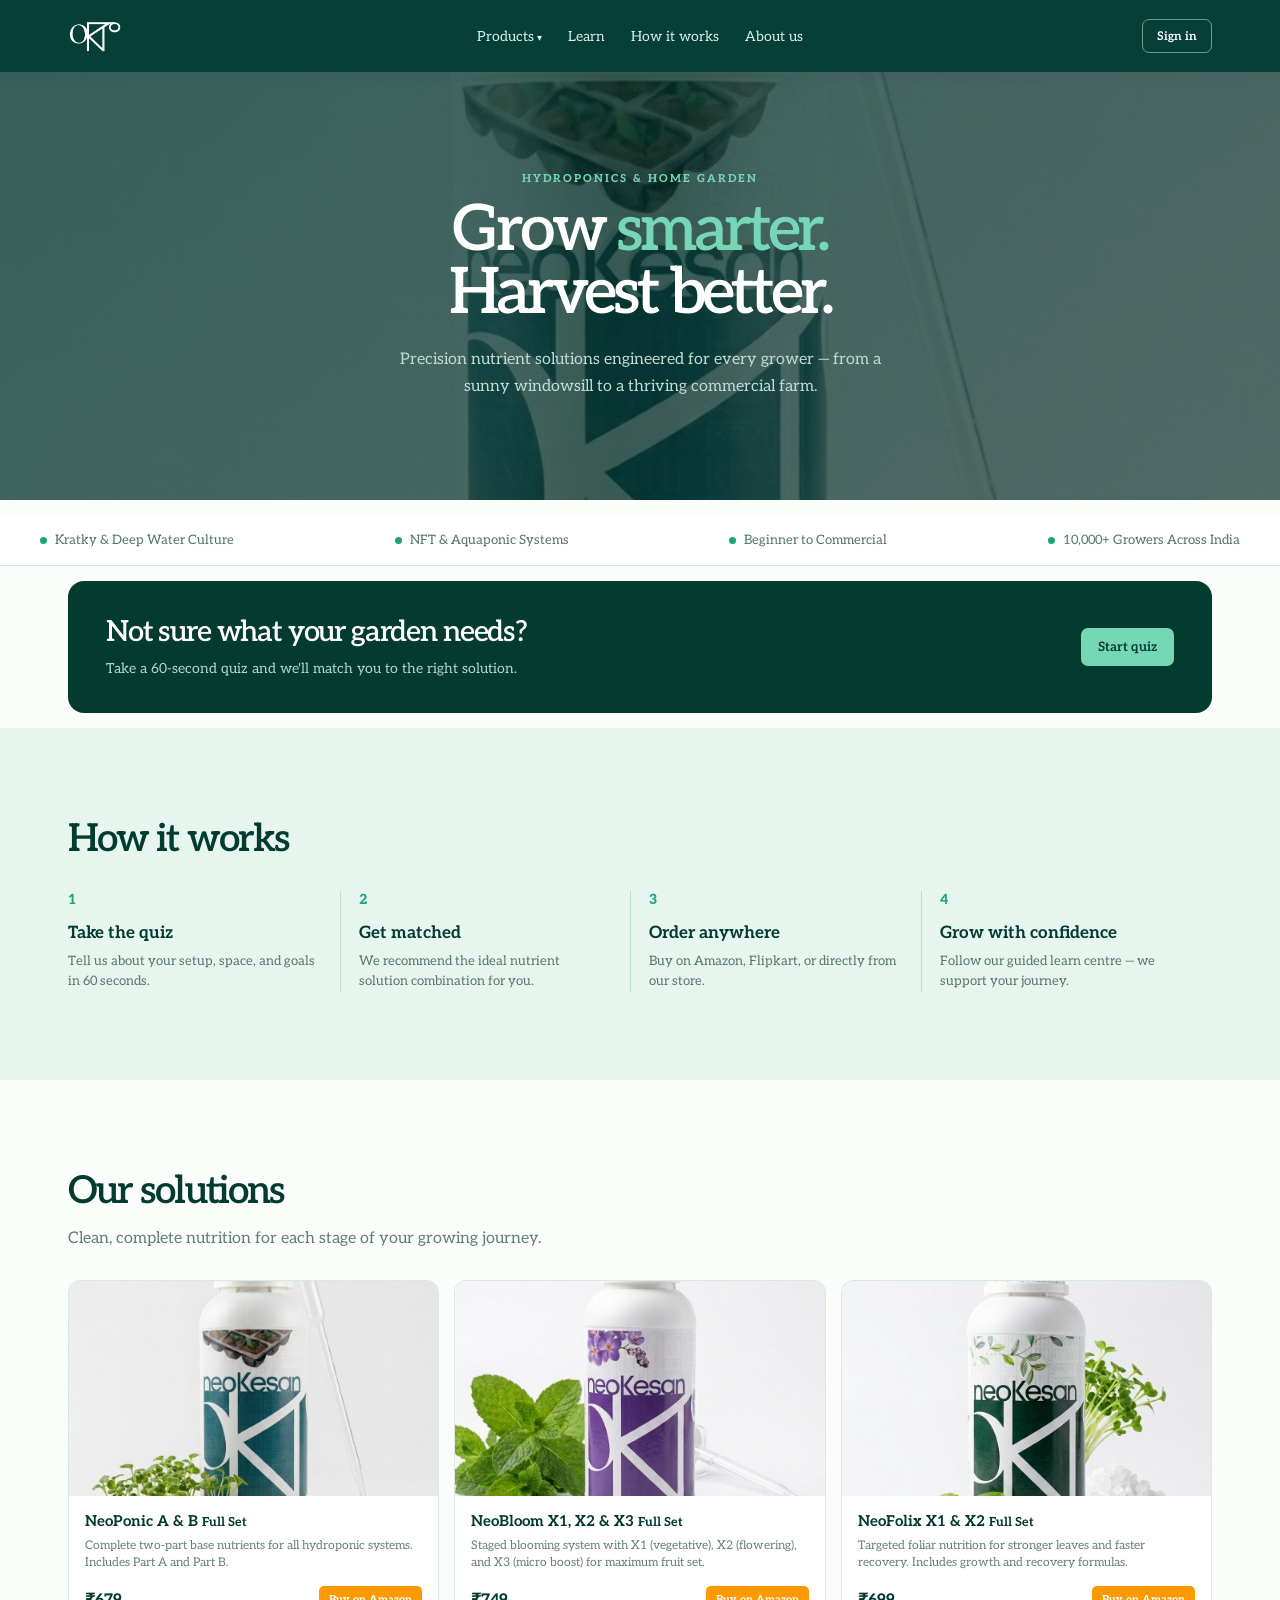
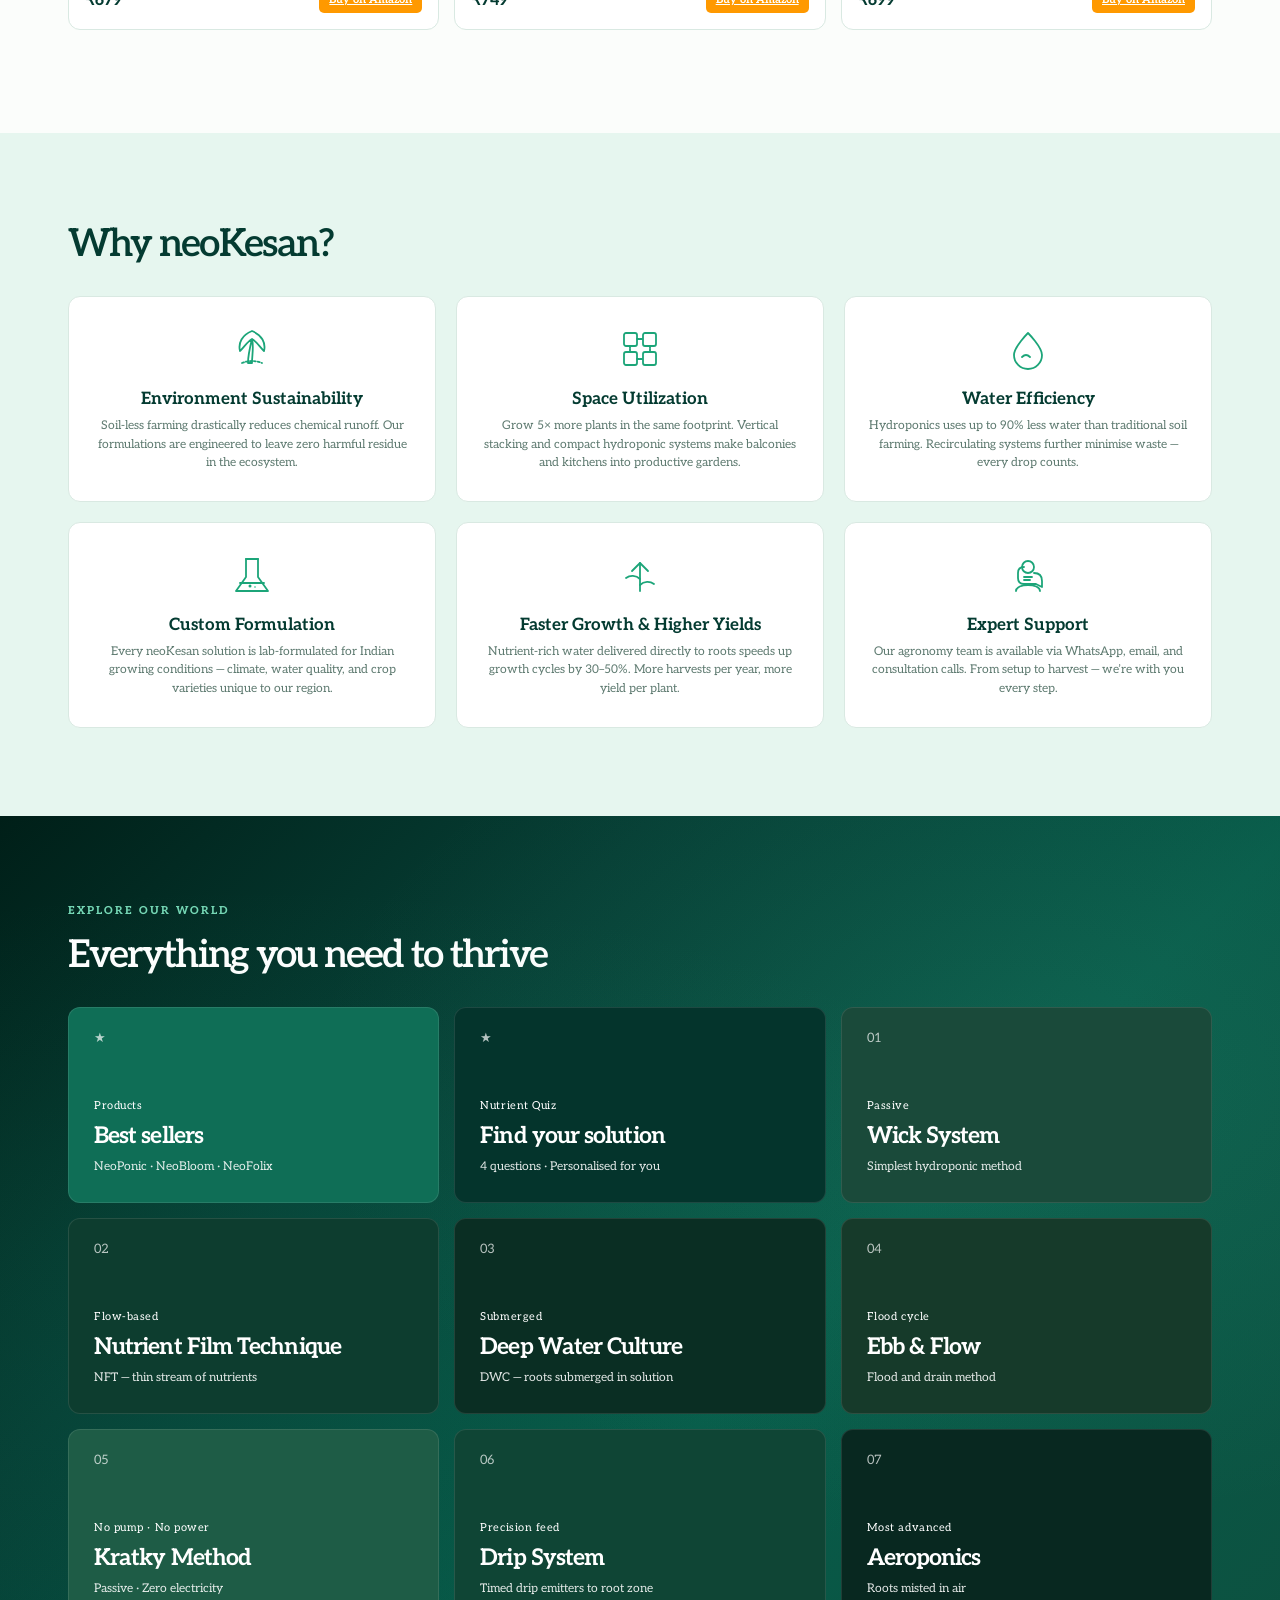
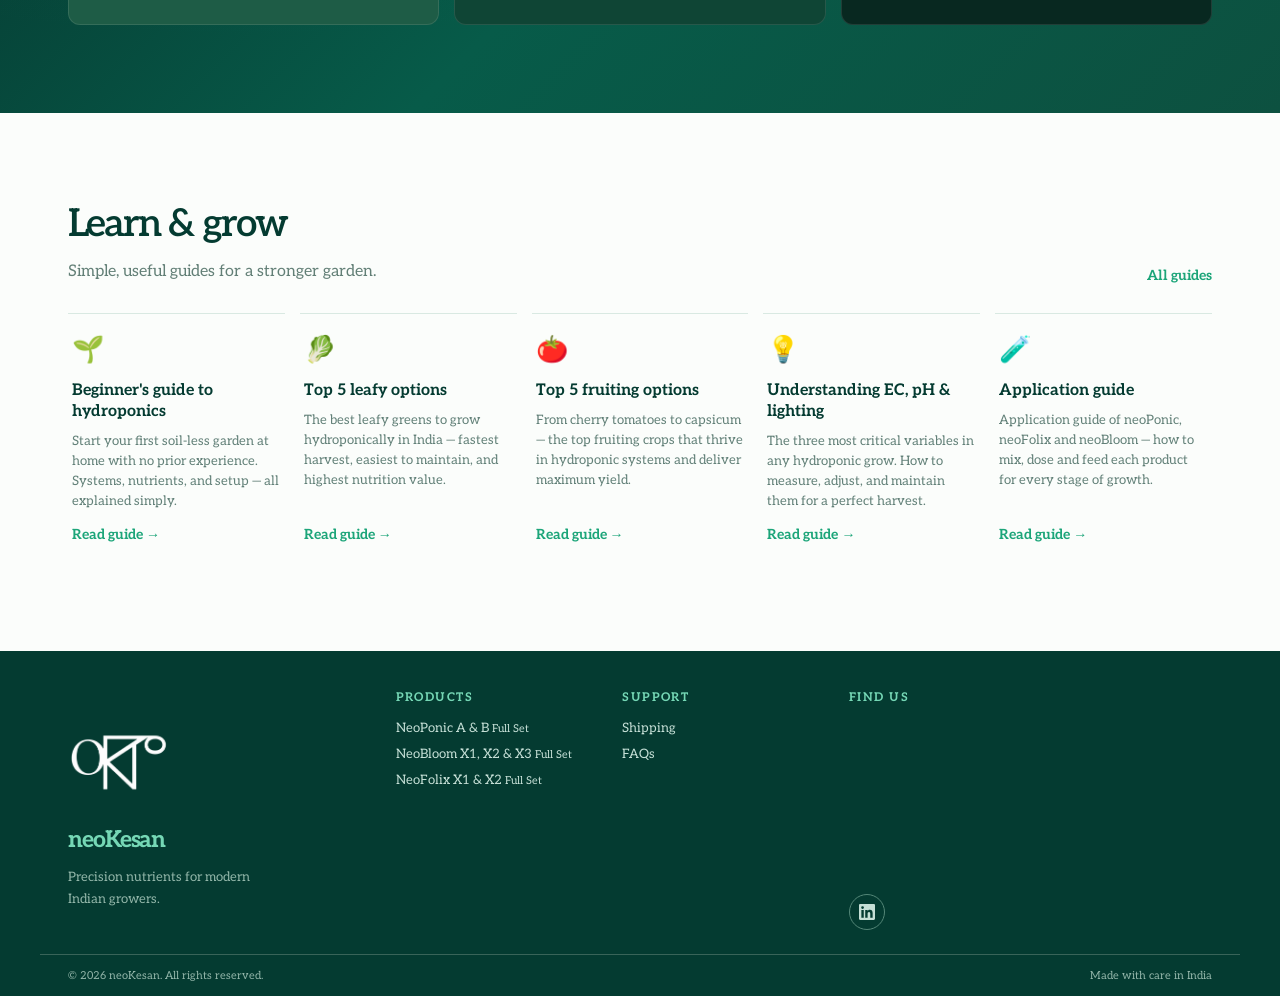
==== index.html @ 606625fd "Fix global sign-out: clear full session from product pages Signing out on a product page now removes" ====
<!doctype html>
<html lang="en">

<head>
  <meta charset="utf-8">
  <meta name="viewport" content="width=device-width, initial-scale=1">
  <meta name="description" content="neoKesan — precision nutrients for modern growers.">
  <title>neoKesan — Grow smarter</title>
  <link rel="icon" type="image/png" href="assets/logo.png">
  <link rel="stylesheet" href="styles.css?v=20260809c">
</head>

<body>
  <div data-site-header></div>
  <main id="top">
    <section class="hero" style="position:relative;display:flex;align-items:center;justify-content:center;text-align:center;">
      <div class="hero-visual" style="position:absolute;inset:0;border-radius:0;z-index:0;" aria-label="neoKesan product video">
        <video autoplay muted loop playsinline webkit-playsinline poster="assets/neoponic.jpeg" id="heroVideo" style="position:absolute;inset:0;width:100%;height:100%;object-fit:cover;">
          <source src="assets/neokesan_cover.mp4" type="video/mp4">
        </video>
      </div>
      <div style="position:absolute;inset:0;background:rgba(4,52,44,.55);z-index:1;"></div>
      <div class="hero-copy" style="position:relative;z-index:2;padding:100px 25px;text-align:center;align-items:center;">
        <div class="eyebrow">Hydroponics &amp; home garden</div>
        <h1 style="margin:0 auto;max-width:700px;">Grow <em>smarter.</em><br>Harvest better.</h1>
        <p style="margin:22px auto 0;max-width:520px;">Precision nutrient solutions engineered for every grower — from a sunny windowsill to a thriving commercial farm.</p>
      </div>
    </section>
    <section class="trust">
      <div class="shell trust-row"><span>Kratky & Deep Water Culture</span><span>NFT & Aquaponic Systems</span><span>Beginner to Commercial</span><span>10,000+ Growers Across India</span></div>
    </section>
    <section class="section" id="products">
      <div class="shell">
        <div class="section-heading">
          <div>
            <h2 class="section-title">Our solutions</h2>
            <p class="intro">Clean, complete nutrition for each stage of your growing journey.</p>
          </div><a href="#products" class="text-link" style="display:none">View all products </a>
        </div>
        <div class="product-grid">
          <article class="product">
            <div class="product-image product-carousel">
              <span class="badge">Hydroponic</span>
              <div class="carousel-slides">
                <img src="assets/neoponic.jpeg" alt="NeoPonic A &amp; B" class="carousel-slide active" loading="lazy">
                <img src="assets/neoponic-group.jpeg" alt="NeoPonic set" class="carousel-slide" loading="lazy">
                <img src="assets/neoponic-a.jpeg" alt="NeoPonic Part A" class="carousel-slide" loading="lazy">
                <img src="assets/neoponic-b.jpeg" alt="NeoPonic Part B" class="carousel-slide" loading="lazy">
              </div>
              <button class="carousel-prev">&#8249;</button>
              <button class="carousel-next">&#8250;</button>
            </div>
            <div class="product-info">
              <h3>NeoPonic A &amp; B <small>Full Set</small></h3>
              <p>Complete two-part base nutrients for all hydroponic systems. Includes Part A and Part B.</p>
              <div class="product-bottom"><b class="price" data-price-key="ponic">&#8377;679</b><a href="https://www.amazon.in/dp/B0HBX6WPTL" target="_blank" rel="noopener" class="add buy-now">Buy on Amazon</a></div>
            </div>
          </article>
          <article class="product">
            <div class="product-image product-carousel violet">
              <span class="badge">Blooming</span>
              <div class="carousel-slides">
                <img src="assets/neobloom.jpeg" alt="NeoBloom" class="carousel-slide active" loading="lazy">
                <img src="assets/neobloom-group.jpeg" alt="NeoBloom set" class="carousel-slide" loading="lazy">
                <img src="assets/neobloom-x1.jpeg" alt="NeoBloom X1" class="carousel-slide" loading="lazy">
                <img src="assets/neobloom-x2.jpeg" alt="NeoBloom X2" class="carousel-slide" loading="lazy">
                <img src="assets/neobloom-x3.jpeg" alt="NeoBloom X3" class="carousel-slide" loading="lazy">
              </div>
              <button class="carousel-prev">&#8249;</button>
              <button class="carousel-next">&#8250;</button>
            </div>
            <div class="product-info">
              <h3>NeoBloom X1, X2 &amp; X3 <small>Full Set</small></h3>
              <p>Staged blooming system with X1 (vegetative), X2 (flowering), and X3 (micro boost) for maximum fruit set.</p>
              <div class="product-bottom"><b class="price" data-price-key="bloom">&#8377;749</b><a href="https://www.amazon.in/dp/B0HBWZ4G26" target="_blank" rel="noopener" class="add buy-now">Buy on Amazon</a></div>
            </div>
          </article>
          <article class="product">
            <div class="product-image product-carousel">
              <span class="badge">Foliar</span>
              <div class="carousel-slides">
                <img src="assets/neofolix.jpeg" alt="NeoFolix X1 &amp; X2" class="carousel-slide active" loading="lazy">
                <img src="assets/neofolix-group.jpeg" alt="NeoFolix set" class="carousel-slide" loading="lazy">
                <img src="assets/neofolix-x1.jpeg" alt="NeoFolix X1" class="carousel-slide" loading="lazy">
                <img src="assets/neofolix-x2.jpeg" alt="NeoFolix X2" class="carousel-slide" loading="lazy">
              </div>
              <button class="carousel-prev">&#8249;</button>
              <button class="carousel-next">&#8250;</button>
            </div>
            <div class="product-info">
              <h3>NeoFolix X1 &amp; X2 <small>Full Set</small></h3>
              <p>Targeted foliar nutrition for stronger leaves and faster recovery. Includes growth and recovery formulas.</p>
              <div class="product-bottom"><b class="price" data-price-key="folix">&#8377;699</b><a href="https://www.amazon.in/dp/B0HBXB8TQ9" target="_blank" rel="noopener" class="add buy-now">Buy on Amazon</a></div>
            </div>
          </article>
        </div>
      </div>
    </section>
    <section class="shell">
      <div class="quiz">
        <div>
          <h2>Not sure what your garden needs?</h2>
          <p>Take a 60-second quiz and we'll match you to the right solution.</p>
        </div>
        <button class="button primary quiz-trigger">Start quiz </button>
      </div>
    </section>
    <section class="section how" id="how">
      <div class="shell">
        <div class="section-heading">
          <h2 class="section-title">How it works</h2>
        </div>
        <div class="steps">
          <article class="step">
            <div class="step-no">1</div>
            <h3>Take the quiz</h3>
            <p>Tell us about your setup, space, and goals in 60 seconds.</p>
          </article>
          <article class="step">
            <div class="step-no">2</div>
            <h3>Get matched</h3>
            <p>We recommend the ideal nutrient solution combination for you.</p>
          </article>
          <article class="step">
            <div class="step-no">3</div>
            <h3>Order anywhere</h3>
            <p>Buy on Amazon, Flipkart, or directly from our store.</p>
          </article>
          <article class="step">
            <div class="step-no">4</div>
            <h3>Grow with confidence</h3>
            <p>Follow our guided learn centre — we support your journey.</p>
          </article>
        </div>
      </div>
    </section>
  </main>
  <main>
    <section class="section why-section" id="why">
      <div class="shell">
        <div class="section-heading">
          <h2 class="section-title">Why neoKesan?</h2>
        </div>
        <div class="why-grid">
          <article class="why-card">
            <div class="why-icon"><svg viewBox="0 0 48 48" fill="none" stroke="currentColor" stroke-width="1.8" stroke-linecap="round" stroke-linejoin="round"><path d="M24 6 C14 10 10 18 12 26 C16 22 20 16 24 14 C22 22 20 30 20 38 L24 38 C24 30 26 22 24 14 C28 16 32 22 36 26 C38 18 34 10 24 6Z"/><path d="M14 38 Q24 34 34 38" stroke-dasharray="2 2"/></svg></div>
            <h4>Environment Sustainability</h4>
            <p>Soil-less farming drastically reduces chemical runoff. Our formulations are engineered to leave zero harmful residue in the ecosystem.</p>
          </article>
          <article class="why-card">
            <div class="why-icon"><svg viewBox="0 0 48 48" fill="none" stroke="currentColor" stroke-width="1.8" stroke-linecap="round" stroke-linejoin="round"><rect x="8" y="8" width="13" height="13" rx="2"/><rect x="27" y="8" width="13" height="13" rx="2"/><rect x="8" y="27" width="13" height="13" rx="2"/><rect x="27" y="27" width="13" height="13" rx="2"/><line x1="14" y1="21" x2="14" y2="27" stroke-dasharray="2 1"/><line x1="34" y1="21" x2="34" y2="27" stroke-dasharray="2 1"/><line x1="21" y1="14" x2="27" y2="14" stroke-dasharray="2 1"/><line x1="21" y1="34" x2="27" y2="34" stroke-dasharray="2 1"/></svg></div>
            <h4>Space Utilization</h4>
            <p>Grow 5&times; more plants in the same footprint. Vertical stacking and compact hydroponic systems make balconies and kitchens into productive gardens.</p>
          </article>
          <article class="why-card">
            <div class="why-icon"><svg viewBox="0 0 48 48" fill="none" stroke="currentColor" stroke-width="1.8" stroke-linecap="round" stroke-linejoin="round"><path d="M24 8 C24 8 10 22 10 30 A14 14 0 0 0 38 30 C38 22 24 8 24 8Z"/><path d="M18 32 Q22 28 26 32"/></svg></div>
            <h4>Water Efficiency</h4>
            <p>Hydroponics uses up to 90% less water than traditional soil farming. Recirculating systems further minimise waste &mdash; every drop counts.</p>
          </article>
          <article class="why-card">
            <div class="why-icon"><svg viewBox="0 0 48 48" fill="none" stroke="currentColor" stroke-width="1.8" stroke-linecap="round" stroke-linejoin="round"><path d="M18 8 L18 26 L8 40 L40 40 L30 26 L30 8 Z"/><line x1="18" y1="8" x2="30" y2="8"/><line x1="12" y1="32" x2="36" y2="32"/><circle cx="22" cy="35" r="1.5" fill="#1ca579" stroke="none"/><circle cx="27" cy="36" r="1" fill="#75d7b5" stroke="none"/></svg></div>
            <h4>Custom Formulation</h4>
            <p>Every neoKesan solution is lab-formulated for Indian growing conditions &mdash; climate, water quality, and crop varieties unique to our region.</p>
          </article>
          <article class="why-card">
            <div class="why-icon"><svg viewBox="0 0 48 48" fill="none" stroke="currentColor" stroke-width="1.8" stroke-linecap="round" stroke-linejoin="round"><line x1="24" y1="40" x2="24" y2="12"/><polyline points="16,20 24,12 32,20"/><path d="M24 28 C20 24 14 24 10 27"/><path d="M24 34 C28 30 34 30 38 33"/></svg></div>
            <h4>Faster Growth &amp; Higher Yields</h4>
            <p>Nutrient-rich water delivered directly to roots speeds up growth cycles by 30&ndash;50%. More harvests per year, more yield per plant.</p>
          </article>
          <article class="why-card">
            <div class="why-icon"><svg viewBox="0 0 48 48" fill="none" stroke="currentColor" stroke-width="1.8" stroke-linecap="round" stroke-linejoin="round"><circle cx="24" cy="16" r="6"/><path d="M12 40 C12 32 36 32 36 40"/><path d="M30 22 Q38 22 38 30 L38 36 L32 33 H20 Q14 33 14 27 V22 Q14 16 20 16"/><line x1="20" y1="26" x2="28" y2="26"/><line x1="20" y1="29" x2="26" y2="29"/></svg></div>
            <h4>Expert Support</h4>
            <p>Our agronomy team is available via WhatsApp, email, and consultation calls. From setup to harvest &mdash; we&rsquo;re with you every step.</p>
          </article>
        </div>
      </div>
    </section>
    <section class="section explore-wrap">
      <div class="shell">
        <div class="section-heading">
          <div>
            <div class="eyebrow" style="color:var(--mint)">Explore our world</div>
            <h2 class="section-title" style="color:#fff">Everything you need to thrive</h2>
          </div>
        </div>
        <div class="explore-grid">
          <article class="story">
            <div class="story-inner">
              <div class="story-face story-front" style="background:#0F6E56;backdrop-filter:none;-webkit-backdrop-filter:none;"><span class="number">★</span><span class="tag">Products</span><h3>Best sellers</h3><p>NeoPonic · NeoBloom · NeoFolix</p></div>
              <div class="story-face story-back" style="background:#063f35!important;backdrop-filter:none;-webkit-backdrop-filter:none;"><span class="tag">Top picks</span><h3>Grower favourites</h3><p>NeoPonic A+B is our most popular base nutrient. NeoBloom X1 is the go-to for first-time flower growers. NeoFolix X2 leads in leafy green sales.</p><span class="story-source">Shop the full range on Amazon &amp; Flipkart.</span></div>
            </div>
          </article>
          <article class="story">
            <div class="story-inner">
              <div class="story-face story-front" style="background:#04342C;backdrop-filter:none;-webkit-backdrop-filter:none;"><span class="number">★</span><span class="tag">Nutrient Quiz</span><h3>Find your solution</h3><p>4 questions &middot; Personalised for you</p></div>
              <div class="story-face story-back" style="background:#063f35!important;backdrop-filter:none;-webkit-backdrop-filter:none;"><span class="tag">Personalised for you</span><h3>Take the quiz</h3><p>Answer 4 quick questions. Get a personalised nutrient recommendation matched to your plants, system and goals.</p><button class="quiz-trigger" style="margin-top:12px;padding:8px 18px;background:#5DCAA5;color:#04342C;border:none;border-radius:6px;font-size:11px;font-weight:600;cursor:pointer;">Start quiz &rarr;</button></div>
            </div>
          </article>
          <article class="story">
            <div class="story-inner">
              <div class="story-face story-front" style="background:#1A4A3A;backdrop-filter:none;-webkit-backdrop-filter:none;"><span class="number">01</span><span class="tag">Passive</span><h3>Wick System</h3><p>Simplest hydroponic method</p></div>
              <div class="story-face story-back" style="background:#063f35!important;backdrop-filter:none;-webkit-backdrop-filter:none;"><span class="tag">How it works</span><h3>No moving parts</h3><p>A passive method where an absorbent wick (cotton/nylon) draws nutrient solution from a reservoir up to the roots — no electricity needed.</p><span class="story-source">Best for: Herbs, microgreens, small lettuces</span></div>
            </div>
          </article>
          <article class="story">
            <div class="story-inner">
              <div class="story-face story-front" style="background:#0D3D2F;backdrop-filter:none;-webkit-backdrop-filter:none;"><span class="number">02</span><span class="tag">Flow-based</span><h3>Nutrient Film Technique</h3><p>NFT &mdash; thin stream of nutrients</p></div>
              <div class="story-face story-back" style="background:#063f35!important;backdrop-filter:none;-webkit-backdrop-filter:none;"><span class="tag">How it works</span><h3>Thin film, big yields</h3><p>A thin film of nutrient solution flows continuously along the bottom of sloped channels, bathing roots while the upper root zone stays oxygenated. Highly water-efficient and the standard for commercial leafy greens.</p><span class="story-source">Best for: Lettuce, spinach, strawberries</span></div>
            </div>
          </article>
          <article class="story">
            <div class="story-inner">
              <div class="story-face story-front" style="background:#0A2E23;backdrop-filter:none;-webkit-backdrop-filter:none;"><span class="number">03</span><span class="tag">Submerged</span><h3>Deep Water Culture</h3><p>DWC &mdash; roots submerged in solution</p></div>
              <div class="story-face story-back" style="background:#063f35!important;backdrop-filter:none;-webkit-backdrop-filter:none;"><span class="tag">How it works</span><h3>Rapid root uptake</h3><p>Plant roots are suspended directly in an oxygenated, nutrient-rich solution. An air pump keeps the water oxygenated 24/7 for rapid root uptake. Very fast growth with a simple setup.</p><span class="story-source">Best for: Lettuce, basil, cucumbers, tomatoes</span></div>
            </div>
          </article>
          <article class="story">
            <div class="story-inner">
              <div class="story-face story-front" style="background:#163A2A;backdrop-filter:none;-webkit-backdrop-filter:none;"><span class="number">04</span><span class="tag">Flood cycle</span><h3>Ebb &amp; Flow</h3><p>Flood and drain method</p></div>
              <div class="story-face story-back" style="background:#063f35!important;backdrop-filter:none;-webkit-backdrop-filter:none;"><span class="tag">How it works</span><h3>Alternating wet/dry</h3><p>The grow tray is periodically flooded with nutrient solution by a pump, then drains back into the reservoir. Creates alternating wet/dry cycles that encourage strong root development.</p><span class="story-source">Best for: Peppers, flowers, root vegetables</span></div>
            </div>
          </article>
          <article class="story">
            <div class="story-inner">
              <div class="story-face story-front" style="background:#1E5C46;backdrop-filter:none;-webkit-backdrop-filter:none;"><span class="number">05</span><span class="tag">No pump &middot; No power</span><h3>Kratky Method</h3><p>Passive &middot; Zero electricity</p></div>
              <div class="story-face story-back" style="background:#063f35!important;backdrop-filter:none;-webkit-backdrop-filter:none;"><span class="tag">How it works</span><h3>Set-and-forget growing</h3><p>A non-circulating passive method. The plant starts with roots touching solution; as it drinks, an air gap forms above — giving roots both nutrients and oxygen without any pump.</p><span class="story-source">Best for: Lettuce, herbs, pak choi, spinach</span></div>
            </div>
          </article>
          <article class="story">
            <div class="story-inner">
              <div class="story-face story-front" style="background:#0F4535;backdrop-filter:none;-webkit-backdrop-filter:none;"><span class="number">06</span><span class="tag">Precision feed</span><h3>Drip System</h3><p>Timed drip emitters to root zone</p></div>
              <div class="story-face story-back" style="background:#063f35!important;backdrop-filter:none;-webkit-backdrop-filter:none;"><span class="tag">How it works</span><h3>Commercially proven</h3><p>Nutrient solution is delivered drop-by-drop directly to the root zone through drip emitters on a timer. The most widely used hydroponic method commercially.</p><span class="story-source">Best for: Tomatoes, strawberries, large crops</span></div>
            </div>
          </article>
          <article class="story">
            <div class="story-inner">
              <div class="story-face story-front" style="background:#082820;backdrop-filter:none;-webkit-backdrop-filter:none;"><span class="number">07</span><span class="tag">Most advanced</span><h3>Aeroponics</h3><p>Roots misted in air</p></div>
              <div class="story-face story-back" style="background:#063f35!important;backdrop-filter:none;-webkit-backdrop-filter:none;"><span class="tag">How it works</span><h3>Maximum oxygenation</h3><p>Plant roots hang in an enclosed, dark chamber and are misted with nutrient solution at precise intervals. Maximum oxygenation produces the fastest possible growth rates.</p><span class="story-source">Best for: High-value crops, research, commercial</span></div>
            </div>
          </article>
        </div>
      </div>
    </section>
    <section class="section" id="learn">
      <div class="shell">
        <div class="section-heading">
          <div>
            <h2 class="section-title">Learn &amp; grow</h2>
            <p class="intro">Simple, useful guides for a stronger garden.</p>
          </div><a class="text-link" href="#learn">All guides </a>
        </div>
        <div class="learn-grid">
          <article class="guide">
            <div class="guide-icon">🌱</div>
            <h3>Beginner's guide to hydroponics</h3>
            <p>Start your first soil-less garden at home with no prior experience. Systems, nutrients, and setup — all explained simply.</p><a class="text-link" href="assets/learn%20and%20grow/neoKesan_Hydroponic_Systems_Guide.pdf" target="_blank" rel="noopener">Read guide →</a>
          </article>
          <article class="guide">
            <div class="guide-icon">🥬</div>
            <h3>Top 5 leafy options</h3>
            <p>The best leafy greens to grow hydroponically in India — fastest harvest, easiest to maintain, and highest nutrition value.</p><a class="text-link" href="assets/learn%20and%20grow/neoKesan_Top5_Leafy_Greens-1.pdf" target="_blank" rel="noopener">Read guide →</a>
          </article>
          <article class="guide">
            <div class="guide-icon">🍅</div>
            <h3>Top 5 fruiting options</h3>
            <p>From cherry tomatoes to capsicum — the top fruiting crops that thrive in hydroponic systems and deliver maximum yield.</p><a class="text-link" href="assets/learn%20and%20grow/neoKesan_Top5_Fruiting_Plants-1.pdf" target="_blank" rel="noopener">Read guide →</a>
          </article>
          <article class="guide">
            <div class="guide-icon">💡</div>
            <h3>Understanding EC, pH &amp; lighting</h3>
            <p>The three most critical variables in any hydroponic grow. How to measure, adjust, and maintain them for a perfect harvest.</p><a class="text-link" href="assets/learn%20and%20grow/neoKesan_Understanding_EC_pH_Lighting-1.pdf" target="_blank" rel="noopener">Read guide →</a>
          </article>
          <article class="guide">
            <div class="guide-icon">🧪</div>
            <h3>Application guide</h3>
            <p>Application guide of neoPonic, neoFolix and neoBloom — how to mix, dose and feed each product for every stage of growth.</p><a class="text-link" href="assets/learn%20and%20grow/neoKesan_Product_Application_Guide-1.pdf" target="_blank" rel="noopener">Read guide →</a>
          </article>
        </div>
      </div>
    </section>
    <section class="section testimonial-section" style="display:none">
      <div class="shell">
        <div class="section-heading">
          <div>
            <div class="eyebrow" style="color:var(--green)">Real Reviews</div>
            <h2 class="section-title">What our customers say</h2>
            <p class="intro">Thousands of growers have chosen neoKesan for their gardens.</p>
          </div>
        </div>
        <div class="testimonial-stars"><span class="stars-display">★★★★★</span><span class="stars-text">4.9 out of 5 from 1,200+ reviews</span></div>
        <div class="testimonial-grid">
          <article class="testimonial-card">
            <div class="testimonial-rating">★★★★★</div>
            <h3>A wonderful experience</h3>
            <blockquote>"neoKesan helped me transition to hydroponics effortlessly. My basil and lettuce have never looked better!"</blockquote>
            <div class="testimonial-author"><img src="assets/customer_feedback.png" alt="Priya Sharma" loading="lazy"><div><span class="testimonial-name">Priya Sharma</span><span class="testimonial-role">Home grower, Bangalore</span></div></div>
          </article>
          <article class="testimonial-card">
            <div class="testimonial-rating">★★★★★</div>
            <h3>Reliable and effective</h3>
            <blockquote>"The nutrient formulas are perfectly balanced. My NFT system has been producing consistent yields for months."</blockquote>
            <div class="testimonial-author"><img src="assets/customer_feedback.png" alt="Rajesh Kumar" loading="lazy"><div><span class="testimonial-name">Rajesh Kumar</span><span class="testimonial-role">Commercial farmer, Pune</span></div></div>
          </article>
          <article class="testimonial-card">
            <div class="testimonial-rating">★★★★★</div>
            <h3>Excellent support</h3>
            <blockquote>"The team helped me pick the right nutrient mix for my Kratky setup. The plants are thriving and growing faster than ever."</blockquote>
            <div class="testimonial-author"><img src="assets/customer_feedback.png" alt="Ananya Patel" loading="lazy"><div><span class="testimonial-name">Ananya Patel</span><span class="testimonial-role">Urban gardener, Mumbai</span></div></div>
          </article>
        </div>
      </div>
    </section>
    <section class="section team-section" style="display:none">
      <div class="shell">
        <div class="section-heading">
          <div>
            <div class="eyebrow" style="color:var(--green)">The team</div>
            <h2 class="section-title">Meet the people behind neoKesan</h2>
          </div>
        </div>
        <p class="team-intro">A passionate team of agronomists, chemists and engineers dedicated to helping Indian growers succeed.</p>
        <div class="team-grid">
          <article class="team-card">
            <div class="team-photo"><img src="assets/the_team.png" alt="Dr. Arjun Mehta" loading="lazy"></div>
            <h3 class="team-name">Dr. Arjun Mehta</h3><span class="team-role">Chief Agronomist</span>
            <p class="team-bio">Leads nutrient research and formulation with 15+ years of experience in plant nutrition.</p>
            <div class="team-social"><a href="#" aria-label="LinkedIn"><svg viewBox="0 0 24 24" width="16" height="16" fill="currentColor"><path d="M20.447 20.452h-3.554v-5.569c0-1.328-.027-3.037-1.852-3.037-1.853 0-2.136 1.445-2.136 2.939v5.667H9.351V9h3.414v1.561h.046c.477-.9 1.637-1.85 3.37-1.85 3.601 0 4.267 2.37 4.267 5.455v6.286zM5.337 7.433a2.062 2.062 0 0 1-2.063-2.065 2.064 2.064 0 1 1 2.063 2.065zm1.782 13.019H3.555V9h3.564v11.452zM22.225 0H1.771C.792 0 0 .774 0 1.729v20.542C0 23.227.792 24 1.771 24h20.451C23.2 24 24 23.227 24 22.271V1.729C24 .774 23.2 0 22.225 0z"/></svg></a><a href="#" aria-label="X / Twitter"><svg viewBox="0 0 24 24" width="16" height="16" fill="currentColor"><path d="M18.244 2.25h3.308l-7.227 8.26 8.502 11.24H16.17l-5.214-6.817L4.99 21.75H1.68l7.73-8.835L1.254 2.25H8.08l4.713 6.231 5.45-6.231Zm-1.161 17.52h1.833L7.084 4.126H5.117l11.966 15.644Z"/></svg></a></div>
          </article>
          <article class="team-card">
            <div class="team-photo"><img src="assets/the_team.png" alt="Neha Gupta" loading="lazy"></div>
            <h3 class="team-name">Neha Gupta</h3><span class="team-role">Head of Product</span>
            <p class="team-bio">Designs every nutrient line from first concept to bottle, keeping growers&rsquo; needs at the center.</p>
            <div class="team-social"><a href="#" aria-label="LinkedIn"><svg viewBox="0 0 24 24" width="16" height="16" fill="currentColor"><path d="M20.447 20.452h-3.554v-5.569c0-1.328-.027-3.037-1.852-3.037-1.853 0-2.136 1.445-2.136 2.939v5.667H9.351V9h3.414v1.561h.046c.477-.9 1.637-1.85 3.37-1.85 3.601 0 4.267 2.37 4.267 5.455v6.286zM5.337 7.433a2.062 2.062 0 0 1-2.063-2.065 2.064 2.064 0 1 1 2.063 2.065zm1.782 13.019H3.555V9h3.564v11.452zM22.225 0H1.771C.792 0 0 .774 0 1.729v20.542C0 23.227.792 24 1.771 24h20.451C23.2 24 24 23.227 24 22.271V1.729C24 .774 23.2 0 22.225 0z"/></svg></a><a href="#" aria-label="X / Twitter"><svg viewBox="0 0 24 24" width="16" height="16" fill="currentColor"><path d="M18.244 2.25h3.308l-7.227 8.26 8.502 11.24H16.17l-5.214-6.817L4.99 21.75H1.68l7.73-8.835L1.254 2.25H8.08l4.713 6.231 5.45-6.231Zm-1.161 17.52h1.833L7.084 4.126H5.117l11.966 15.644Z"/></svg></a></div>
          </article>
          <article class="team-card">
            <div class="team-photo"><img src="assets/the_team.png" alt="Vikram Singh" loading="lazy"></div>
            <h3 class="team-name">Vikram Singh</h3><span class="team-role">Head of Operations</span>
            <p class="team-bio">Ensures every order reaches growers across India on time, every time, with reliable quality.</p>
            <div class="team-social"><a href="#" aria-label="LinkedIn"><svg viewBox="0 0 24 24" width="16" height="16" fill="currentColor"><path d="M20.447 20.452h-3.554v-5.569c0-1.328-.027-3.037-1.852-3.037-1.853 0-2.136 1.445-2.136 2.939v5.667H9.351V9h3.414v1.561h.046c.477-.9 1.637-1.85 3.37-1.85 3.601 0 4.267 2.37 4.267 5.455v6.286zM5.337 7.433a2.062 2.062 0 0 1-2.063-2.065 2.064 2.064 0 1 1 2.063 2.065zm1.782 13.019H3.555V9h3.564v11.452zM22.225 0H1.771C.792 0 0 .774 0 1.729v20.542C0 23.227.792 24 1.771 24h20.451C23.2 24 24 23.227 24 22.271V1.729C24 .774 23.2 0 22.225 0z"/></svg></a><a href="#" aria-label="X / Twitter"><svg viewBox="0 0 24 24" width="16" height="16" fill="currentColor"><path d="M18.244 2.25h3.308l-7.227 8.26 8.502 11.24H16.17l-5.214-6.817L4.99 21.75H1.68l7.73-8.835L1.254 2.25H8.08l4.713 6.231 5.45-6.231Zm-1.161 17.52h1.833L7.084 4.126H5.117l11.966 15.644Z"/></svg></a></div>
          </article>
        </div>
      </div>
    </section>
  </main>
  <footer class="footer" id="about">
    <div class="shell footer-grid">
      <div><a href="index.html" class="logo footer-brand"><img src="assets/logo.png" alt="neoKesan" class="footer-logo-img"><span class="footer-brand-text">neo<span>Kesan</span></span></a>
        <p>Precision nutrients for modern<br>Indian growers.</p>
      </div>
      <div>
        <h4>Products</h4><a href="neoponic.html">NeoPonic A &amp; B <small>Full Set</small></a><a href="neobloom.html">NeoBloom X1, X2 &amp; X3 <small>Full Set</small></a><a href="neofolix.html">NeoFolix X1 &amp; X2 <small>Full Set</small></a>
      </div>
      <div style="display:none">
        <h4>Learn</h4><a href="index.html#learn">Beginner guides</a><a href="index.html#learn">Video tutorials</a><a href="index.html#learn">Community</a>
      </div>
      <div>
        <h4>Support</h4><a href="#about">Shipping</a><a href="#about">FAQs</a>
      </div>
      <div>
        <h4>Find us</h4>
        <div class="footer-map"><iframe src="https://www.openstreetmap.org/export/embed.html?bbox=87.5665%2C21.9897%2C87.9665%2C22.2897&amp;layer=mapnik&amp;marker=22.1397%2C87.7665" loading="lazy" title="neoKesan location"></iframe></div>
        <div class="footer-social"><a href="https://www.linkedin.com/company/neokesan/posts/?feedView=all" target="_blank" rel="noopener" aria-label="LinkedIn"><svg viewBox="0 0 24 24"><path d="M20.447 20.452h-3.554v-5.569c0-1.328-.027-3.037-1.852-3.037-1.853 0-2.136 1.445-2.136 2.939v5.667H9.351V9h3.414v1.561h.046c.477-.9 1.637-1.85 3.37-1.85 3.601 0 4.267 2.37 4.267 5.455v6.286zM5.337 7.433a2.062 2.062 0 0 1-2.063-2.065 2.064 2.064 0 1 1 2.063 2.065zm1.782 13.019H3.555V9h3.564v11.452zM22.225 0H1.771C.792 0 0 .774 0 1.729v20.542C0 23.227.792 24 1.771 24h20.451C23.2 24 24 23.227 24 22.271V1.729C24 .774 23.2 0 22.225 0z"/></svg></a></div>
      </div>
    </div>
    <div class="shell copyright"><span>&copy; 2026 neoKesan. All rights reserved.</span><span>Made with care in India</span></div>
  </footer>
  <div class="modal" id="quiz-modal" role="dialog" aria-modal="true" aria-labelledby="quiz-title">
    <div class="modal-card"><button class="modal-close" aria-label="Close quiz"></button>
      <div id="quiz-content">
        <h2 id="quiz-title">Find your ideal nutrients</h2>
        <p>Answer four quick questions and we'll match you to the right nutrient plan for your garden.</p>
        <div class="progress"><i id="bar"></i></div>
        <div class="question" id="question">What best describes your current setup?</div>
        <div id="options"></div>
        <div class="modal-actions"><span id="step">1 of 4</span><button class="button primary" id="next" disabled>Next </button></div>
      </div>
      <div class="hidden" id="quiz-prompt">
        <h2>You already have a plan</h2>
        <p>Your current recommendation is <b id="prompt-current"></b>.</p>
        <p style="margin:8px 0 0">Take the quiz again to change it?</p>
        <div class="modal-actions"><button class="button primary" id="prompt-yes">Retake quiz</button><button class="button" id="prompt-no" style="border:1px solid var(--line);color:var(--ink)">Keep it</button></div>
      </div>
      <div class="hidden" id="result">
        <h2>Your growing plan is ready</h2>
        <p>We recommend <b id="recommendation"></b>.</p>
        <div id="quiz-buy"></div>
        <p id="result-note"></p>
        <button class="button primary" id="retake-btn" style="display:none;margin-top:14px">Retake quiz</button>
      </div>
    </div>
  </div>
  <script src="assets/live-prices.js"></script>
  <script src="shared-layout.js?v=20260810b" defer></script>
  <script>var v=document.getElementById('heroVideo');v&&setTimeout(function(){v.play()["catch"](function(){})},100);</script>
  <script src="auth.js?v=20260809b" defer></script>
  <script src="script.js?v=20260809b" defer></script>
  <div class="modal" id="auth-modal" role="dialog" aria-modal="true" aria-labelledby="auth-title">
    <div class="modal-card auth-card"><button class="modal-close" aria-label="Close sign in">&times;</button>
      <div id="auth-start"><span class="eyebrow auth-eyebrow">Welcome to neoKesan</span>
        <h2 id="auth-title">Grow with your account</h2>
        <p>Sign in or create an account to save your garden profile, addresses and orders.</p>
        <div class="google-button-wrap" id="google-button-wrap"><button class="google-button" id="google-signin"><span>G</span> Continue with Google</button></div>
        <p class="auth-note hidden" id="google-coming-soon">Google sign-in is coming soon — use email OTP for now.</p>
        <div class="divider"><i></i>or<i></i></div><label class="field-label" for="auth-contact">Email address</label><input class="auth-input" id="auth-contact" type="text" placeholder="you@example.com"><button class="button primary full-button" id="send-otp">Continue with OTP</button>
        <p class="auth-note">By continuing, you agree to our Terms and Privacy Policy.</p>
      </div>
      <div id="otp-screen" class="hidden"><button class="back-button" id="otp-back">&larr; Back</button><span class="eyebrow auth-eyebrow">Verification</span>
        <h2>Enter your OTP</h2>
        <p>We sent a 6-digit code to <b id="otp-destination"></b>.</p>
        <div class="otp-row" id="otp-row"><input inputmode="numeric" maxlength="1"><input inputmode="numeric" maxlength="1"><input inputmode="numeric" maxlength="1"><input inputmode="numeric" maxlength="1"><input inputmode="numeric" maxlength="1"><input inputmode="numeric" maxlength="1"></div><button class="button primary full-button" id="verify-otp">Verify and continue</button>
        <div class="otp-timer-row" id="otp-timer-row">Code expires in <b id="otp-timer">10:00</b></div><button class="text-button" id="resend-otp">Resend code</button>
      </div>
    </div>
  </div>
</body>

</html>
---- styles.css ----
@import url('https://fonts.googleapis.com/css2?family=Aleo:wght@400;500;600;700;800&display=swap');
:root{--ink:#043b31;--forest:#063f35;--green:#1ca579;--mint:#75d7b5;--mist:#e6f6ef;--paper:#fbfdfb;--violet:#5546ae;--line:#d9e9e2}*{box-sizing:border-box}html{scroll-behavior:smooth}body{margin:0;color:var(--ink);font-family:'Aleo',Inter,ui-sans-serif,system-ui,-apple-system,"Segoe UI",sans-serif;background:var(--paper)}button,a{font:inherit}button{cursor:pointer}.shell{max-width:1200px;margin:auto;padding:0 28px}.announcement{background:var(--ink);color:#c5f1df;text-align:center;font-size:12px;padding:9px 16px;letter-spacing:.02em}[data-site-header]{position:sticky;top:0;z-index:8}.nav-wrap{background:var(--forest);color:#fff;box-shadow:0 2px 15px #022d240f}.nav{height:72px;display:flex;align-items:center;justify-content:space-between;gap:28px}.logo{font-size:21px;font-weight:750;letter-spacing:-1.1px;color:#fff;text-decoration:none}.logo span{color:var(--mint)}.nav-links{display:flex;gap:26px;margin-left:auto}.nav-links a{color:#d8eee6;text-decoration:none;font-size:14px}.nav-links a:hover{color:#fff}.actions{display:flex;gap:9px}.button{border:0;border-radius:7px;padding:11px 17px;text-decoration:none;font-size:13px;font-weight:650;display:inline-flex;align-items:center;justify-content:center;transition:.2s}.button.primary{background:var(--mint);color:var(--ink)}.button.primary:hover{background:#a6ead1;transform:translateY(-1px)}.button.ghost{color:#fff;background:transparent;border:1px solid #6e9d90}.menu{display:none;background:transparent;border:0;color:#fff;font-size:25px}.hero{background:var(--forest);color:white;overflow:hidden}.hero-grid{min-height:500px;display:grid;grid-template-columns:1.05fr .95fr}.hero-copy{display:flex;justify-content:center;flex-direction:column;padding:65px 25px 65px 0;position:relative;z-index:1}.eyebrow{font-size:11px;letter-spacing:.18em;text-transform:uppercase;color:var(--mint);font-weight:750;margin-bottom:15px}.hero h1{font-size:clamp(43px,5vw,67px);letter-spacing:-.06em;line-height:.98;font-weight:570;max-width:610px;margin:0}.hero h1 em{font-style:normal;color:var(--mint)}.hero p{font-size:16px;line-height:1.65;color:#bedbd0;max-width:460px;margin:22px 0 28px}.hero-ctas{display:flex;gap:10px;flex-wrap:wrap}.hero-visual{position:relative;min-height:420px;background:radial-gradient(circle at 58% 36%,#c5efe0 0 5%,#82d5b7 8%,#2da479 30%,#0d6554 63%,#063f35 100%);overflow:hidden;border-radius:0;isolation:isolate}.hero-visual video{position:absolute;inset:0;width:100%;height:100%;object-fit:cover;border-radius:0}.hero-visual::after{content:"";position:absolute;inset:0;background:linear-gradient(135deg,#063f3580 0%,#00000040 100%);pointer-events:none;z-index:1}.orb{position:absolute;border-radius:50%;filter:blur(3px);opacity:.45}.orb.one{width:300px;height:300px;background:#b4f1d9;top:-120px;right:-100px}.orb.two{width:220px;height:220px;background:#075446;bottom:-90px;left:-40px}.plant{position:absolute;width:370px;height:390px;bottom:0;left:50%;transform:translateX(-47%)}.leaf{position:absolute;left:170px;bottom:70px;width:15px;height:250px;background:#075b49;border-radius:100%}.leaf:before,.leaf:after{content:"";position:absolute;background:#b9eed7;border-radius:100% 0 100% 0;transform-origin:bottom left}.leaf:before{width:92px;height:48px;top:38px;left:4px;transform:rotate(-35deg)}.leaf:after{width:86px;height:43px;top:100px;right:3px;transform:rotate(43deg);background:#4dc89e}.bottles{position:absolute;bottom:25px;left:50%;transform:translateX(-50%);display:flex;align-items:end;gap:16px}.bottle{width:96px;height:220px;border-radius:12px 12px 22px 22px;background:var(--green);box-shadow:0 22px 35px #033d3180;position:relative;border:1px solid #70d3b1}.bottle:before{content:"";position:absolute;width:52px;height:25px;top:-25px;left:21px;border-radius:6px 6px 0 0;background:#f4faf7}.bottle.dark{height:252px;background:#06453a}.bottle.purple{height:190px;background:var(--violet);border-color:#b6aef5}.label{position:absolute;left:10px;right:10px;top:56px;background:#e9fbf4;border-radius:5px;text-align:center;padding:15px 3px;color:var(--ink);font-size:13px;font-weight:800;line-height:1.1}.label small{display:block;font-weight:600;font-size:8px;letter-spacing:.12em;margin-top:6px}.trust{border-bottom:1px solid var(--line);background:#fff;margin:15px 0}.trust-row{padding:17px 0;display:flex;gap:18px;justify-content:space-between;flex-wrap:wrap}.trust-row span{font-size:13px;color:#53756b;display:flex;align-items:center;gap:8px}.trust-row span:before{content:"";height:7px;width:7px;border-radius:50%;background:var(--green)}.section{padding:88px 0}.section-heading{display:flex;align-items:end;justify-content:space-between;gap:20px;margin-bottom:29px}.section-title{margin:0;font-size:clamp(28px,3vw,40px);letter-spacing:-.05em;font-weight:600}.text-link{color:var(--green);font-size:14px;font-weight:700;text-decoration:none;white-space:nowrap}.intro{margin:12px 0 0;color:#627f76;line-height:1.6;max-width:490px}.product-grid{display:grid;grid-template-columns:repeat(3,1fr);gap:15px}.product{border:1px solid var(--line);background:#fff;border-radius:12px;overflow:hidden;transition:.25s}.product:hover{box-shadow:0 15px 35px #0d514016;transform:translateY(-4px)}.product-image{height:215px;background:#dff3ea;display:flex;align-items:center;justify-content:center;position:relative}.product-image.violet{background:#eceafd}.product-image img{width:100%;height:100%;object-fit:cover}.product-image .bottle{transform:scale(.7);box-shadow:0 13px 22px #034b3850}.badge{position:absolute;left:12px;top:12px;background:#fff;padding:5px 8px;border-radius:20px;font-size:10px;font-weight:750;color:#147356}.violet .badge{color:#5849b6}.product-info{padding:16px}.product h3{font-size:15px;margin:0 0 7px}.product p{margin:0;color:#69827a;font-size:12px;line-height:1.45;min-height:35px}.product-bottom{display:flex;align-items:center;justify-content:space-between;margin-top:14px}.price{font-size:16px;font-weight:780}.add{background:var(--ink);color:#fff;border:0;border-radius:5px;padding:7px 10px;font-size:11px;font-weight:700}.quiz{background:var(--ink);color:#fff;border-radius:16px;padding:34px 38px;display:flex;align-items:center;gap:25px;justify-content:space-between}.quiz h2{font-weight:560;letter-spacing:-.04em;font-size:29px;margin:0 0 8px}.quiz p{color:#b6d6ca;font-size:14px;margin:0;line-height:1.5}.discount{color:var(--mint);font-weight:750;font-size:23px;white-space:nowrap}.how{background:var(--mist);margin-top:15px}.steps{display:grid;grid-template-columns:repeat(4,1fr);gap:18px}.step{padding:0 19px 0 0;border-right:1px solid #b8dfcf}.step:last-child{border:0}.step-no{color:var(--green);font-size:14px;font-weight:800}.step h3{font-size:17px;margin:15px 0 8px}.step p{font-size:13px;line-height:1.55;color:#58776c;margin:0}.explore-wrap{background:linear-gradient(135deg,#001f18 0%,#063f35 30%,#075b49 60%,#0d5140 100%);position:relative;width:100%;overflow:hidden}.explore-wrap::before{content:"";position:absolute;inset:0;background:radial-gradient(ellipse at 20% 50%,#1ca57915 0%,transparent 60%),radial-gradient(ellipse at 80% 30%,#75d7b515 0%,transparent 50%);pointer-events:none}.explore-grid{display:grid;grid-template-columns:1fr 1fr 1fr;grid-template-rows:196px 196px 196px;gap:15px;position:relative;z-index:1}.story{border-radius:12px;position:relative;perspective:600px;transition:box-shadow .35s}.story:hover{box-shadow:0 0 15px rgba(255,255,255,.2)}.story-inner{position:absolute;inset:0;transform-style:preserve-3d;transition:transform .55s cubic-bezier(.4,0,.2,1)}.story:focus-within .story-inner,.story.flipped .story-inner{transform:rotateY(180deg)}@media(hover:hover){.story:hover .story-inner{transform:rotateY(180deg)}}.story-face{position:absolute;inset:0;padding:25px;border-radius:12px;display:flex;flex-direction:column;justify-content:end;backface-visibility:hidden;-webkit-backface-visibility:hidden;color:#fff;border:1px solid rgba(255,255,255,.1);backdrop-filter:blur(8px);-webkit-backdrop-filter:blur(8px);z-index:1}.story-back{justify-content:center;transform:rotateY(180deg);z-index:2;backdrop-filter:blur(16px);-webkit-backdrop-filter:blur(16px);background:rgba(8,48,39,.82)!important;border-color:rgba(255,255,255,.15)}.story.big{grid-row:span 2}.story.big .story-face{background:rgba(28,165,121,.12)}.story.dark .story-face{background:rgba(4,59,49,.25)}.story.purple .story-face{background:rgba(85,70,174,.15)}.story.mint .story-face{background:rgba(200,238,224,.1)}.story .number{font-size:13px;opacity:.7;position:absolute;top:22px}.story .tag{font-size:11px;margin-bottom:10px;position:relative;letter-spacing:.05em}.story h3{font-size:23px;margin:0;letter-spacing:-.04em;position:relative}.story p{font-size:12px;line-height:1.55;margin:8px 0 0;opacity:.88;position:relative}.story-back .tag{color:var(--mint);font-weight:700}.story-back h3{font-size:21px;margin-bottom:4px}.story-back p{font-size:11px;line-height:1.5;opacity:.9}.story-source{font-size:9px;opacity:.4;margin-top:10px;display:block;font-style:italic}.story-back>*{position:relative;z-index:1}.learn-grid{display:grid;grid-template-columns:repeat(5,1fr);gap:15px}.guide{border-top:1px solid var(--line);padding:20px 4px;display:flex;flex-direction:column}.guide-icon{font-size:26px}.guide h3{font-size:16px;line-height:1.3;margin:15px 0 8px}.guide p{font-size:13px;color:#628078;line-height:1.55;margin:0 0 15px}.guide .text-link{margin-top:auto}.footer{background:var(--ink);color:#d0e6dd;padding:35px 0 14px}.footer-grid{display:grid;grid-template-columns:1.5fr 1fr 1fr 1.8fr;gap:25px;align-items:start}.footer .logo{font-size:23px}.footer p{font-size:13px;line-height:1.65;color:#92b6a9}.footer h4{font-size:12px;text-transform:uppercase;letter-spacing:.12em;color:var(--mint);margin:4px 0 15px}.footer a{display:block;color:#c5dfd6;text-decoration:none;font-size:13px;margin:10px 0}.footer-map{margin-bottom:14px}.footer-map iframe{width:100%;height:160px;border:0;border-radius:8px;display:block}.footer-social{display:flex;gap:8px}.footer-social a{display:inline-flex;width:36px;height:36px;border-radius:50%;border:1px solid #548778;align-items:center;justify-content:center;color:#c5dfd6;margin:0;transition:.2s}.footer-social a:hover{background:var(--green);border-color:var(--green);color:#fff}.footer-social svg{width:16px;height:16px;fill:currentColor}.copyright{margin-top:24px;padding-top:14px;border-top:1px solid #396459;display:flex;justify-content:space-between;font-size:11px;color:#91b4a8}.modal{position:fixed;inset:0;background:#002e2585;z-index:10;display:none;align-items:center;justify-content:center;padding:20px}.modal.open{display:flex}.modal-card{width:min(500px,100%);background:#fff;border-radius:15px;padding:32px;color:var(--ink);box-shadow:0 30px 80px #001b15a0}.modal-close{float:right;border:0;background:none;font-size:24px;color:#69827a}.modal h2{font-size:27px;letter-spacing:-.05em;margin:5px 0 10px}.modal p{color:#668178;font-size:14px;line-height:1.5}.progress{height:5px;background:#e5f0eb;border-radius:9px;margin:23px 0}.progress i{display:block;width:25%;height:100%;border-radius:9px;background:var(--green)}.question{font-weight:700;font-size:16px;margin:0 0 12px}.option{width:100%;text-align:left;border:1px solid var(--line);background:#fff;border-radius:7px;padding:12px;margin:6px 0;color:var(--ink);font-size:13px}.option:hover,.option.selected{border-color:var(--green);background:#effbf6}.modal-actions{display:flex;justify-content:space-between;align-items:center;margin-top:18px;font-size:12px;color:#6a867d}.hidden{display:none}@media(max-width:800px){.shell{padding:0 20px}.nav{height:62px}.nav-links,.nav .actions .ghost{display:none}.menu{display:block}.nav-open{flex-wrap:wrap;height:auto}.nav-open .nav-links,.nav-open .actions{display:flex}.nav-open .nav-links{width:100%;flex-direction:column;gap:0;order:3;padding:10px 0 0;border-top:1px solid #2d735e;margin-top:10px}.nav-open .nav-links a{padding:12px 0;border-bottom:1px solid #215d4b}.nav-open .home-product-dropdown{display:block;position:static}.nav-open .home-product-dropdown>.shared-products-link{padding:12px 0;border-bottom:1px solid #215d4b;display:block;color:#d8eee6;text-decoration:none;font-size:14px}.nav-open .home-product-dropdown>a:after{display:none}.nav-open .home-dropdown-panel{position:static;width:auto;box-shadow:none;border:none;background:transparent;padding:0 0 0 14px;display:none}.nav-open .home-product-dropdown.open .home-dropdown-panel{display:block}.nav-open .home-dropdown-panel a{color:#c5dfd6!important;padding:10px 0;border-bottom:1px solid #215d4b;display:block!important;font-size:13px;border-radius:0}.nav-open .home-dropdown-panel a small{display:block;font-size:10px;opacity:.7;color:#92b6a9!important;margin-top:2px}.nav-open .actions{width:100%;order:4;flex-wrap:wrap;gap:8px;padding:15px 0 5px}.nav-open .actions a,.nav-open .actions button{flex:1 1 auto}.nav-open .actions .ghost{display:inline-flex;flex:1;justify-content:center;padding:10px}.nav-open .icon-button{display:grid}.nav-open .account-wrap{flex:1 1 auto}.nav-open .account-dropdown{display:block;position:static;background:transparent;border:none;box-shadow:none;margin:0;min-width:0}.nav-open .signout-btn{display:block;width:100%;color:#d8eee6;padding:12px 0;border-bottom:1px solid #215d4b;font-size:13px;text-align:center;background:none;border-top:0;border-left:0;border-right:0;border-radius:0}.nav-open .signout-btn:hover{color:#fff;background:transparent}.hero-grid{grid-template-columns:1fr}.hero-copy{min-height:420px;padding:55px 0}.hero-visual{min-height:340px}.product-grid,.learn-grid{grid-template-columns:repeat(2,1fr)}.steps{grid-template-columns:repeat(2,1fr);gap:30px}.step:nth-child(2){border:0}.explore-grid{grid-template-columns:1fr 1fr;grid-template-rows:190px 190px 190px 190px 190px}.story.big{grid-column:span 2;grid-row:auto}.footer-grid{grid-template-columns:1fr 1fr 1fr}.footer-grid>div:first-child{grid-column:span 3}.footer-grid>div:last-child{grid-column:span 3;margin-top:15px}.quiz{padding:28px;flex-wrap:wrap}}@media(max-width:470px){.hero h1{font-size:43px}.product-grid{gap:10px}.product-image{height:165px}.product-info{padding:12px}.product h3{font-size:13px}.product p{font-size:11px}.product-image .bottle{transform:scale(.54)}.trust-row{display:grid;grid-template-columns:1fr 1fr}.trust-row span{font-size:11px}.section{padding:58px 0}.section-heading{display:block}.section-heading .text-link{display:block;margin-top:12px}.steps,.learn-grid{grid-template-columns:1fr}.step{border-right:0;border-bottom:1px solid #b8dfcf;padding:0 0 19px}.explore-grid{grid-template-columns:1fr;grid-template-rows:180px 180px 180px 180px 180px 180px 180px 180px 180px}.footer-grid{grid-template-columns:1fr}.footer-grid>div:first-child{grid-column:auto}.footer-grid>div:last-child{grid-column:auto;margin-top:0}.copyright{flex-direction:column;gap:8px}.bottles{transform:translateX(-50%) scale(.8);transform-origin:bottom}.quiz h2{font-size:23px}}

/* Authentication and account pages */
.auth-card{max-width:460px}.auth-eyebrow{display:block;color:var(--green);margin-bottom:12px}.google-button{width:100%;border:1px solid var(--line);border-radius:7px;background:#fff;padding:12px;color:var(--ink);font-weight:650;font-size:14px}.google-button span{color:#4285f4;font-size:18px;font-weight:800;vertical-align:-1px;margin-right:9px}.divider{display:flex;align-items:center;gap:11px;color:#7d9990;font-size:12px;margin:19px 0}.divider i{height:1px;background:var(--line);flex:1}.field-label{display:block;font-size:12px;font-weight:700;margin-bottom:7px}.auth-input,.form-grid input,.form-grid select{width:100%;height:43px;border:1px solid var(--line);background:#fff;border-radius:6px;padding:0 12px;color:var(--ink);outline:none;margin-top:6px}.auth-input:focus,.form-grid input:focus,.form-grid select:focus{border-color:var(--green);box-shadow:0 0 0 3px #1ca57918}.full-button{width:100%;margin-top:11px}.auth-note{font-size:11px!important;text-align:center;margin:15px 0 0!important}.back-button,.text-button{border:0;background:none;color:var(--green);font-size:12px;font-weight:700;padding:0}.back-button{margin-bottom:18px}.otp-row{display:flex;gap:8px;margin:23px 0}.otp-row input{width:calc((100% - 40px)/6);height:48px;text-align:center;border:1px solid var(--line);border-radius:6px;font-size:20px;font-weight:700;color:var(--ink)}.otp-row input:focus{outline:2px solid var(--mint);border-color:var(--green)}#resend-otp{display:block;margin:16px auto 0}.text-button:disabled{color:#9ab3ab;cursor:default}.otp-timer-row{font-size:12px;color:#718c84;text-align:center;margin:6px 0 0}.otp-timer-row b{color:var(--ink)}.otp-timer-row.expired b{color:#c03e2e}.account-body{background:#f6faf8}.account-shell{max-width:1120px;margin:44px auto;padding:0 28px;display:grid;grid-template-columns:245px 1fr;gap:44px}.account-sidebar{background:var(--ink);color:#fff;border-radius:13px;padding:26px;height:max-content}.avatar{width:50px;height:50px;border-radius:50%;display:grid;place-items:center;background:var(--mint);color:var(--ink);font-weight:800}.account-sidebar h2{font-size:19px;margin:16px 0 4px}.account-sidebar p{font-size:13px;color:#b2d3c7;margin:0 0 23px}.account-sidebar nav{border-top:1px solid #396459;padding-top:12px}.account-sidebar nav a{display:block;color:#b9d4ca;text-decoration:none;padding:10px 0;font-size:13px}.account-sidebar nav a.active,.account-sidebar nav a:hover,.account-sidebar nav .sidebar-signout:hover{color:var(--mint);font-weight:700}.sidebar-signout{display:block;width:100%;color:#b9d4ca;background:none;border:0;padding:10px 0;font-size:13px;text-align:left;cursor:pointer;margin-top:8px;border-top:1px solid #396459;padding-top:18px}.account-content{background:#fff;border:1px solid var(--line);border-radius:13px;padding:36px}.account-heading h1{font-size:34px;letter-spacing:-.05em;margin:4px 0 7px}.account-heading p{margin:0;color:#668178;line-height:1.5}.profile-form{padding:27px 0 31px}.form-grid{display:grid;grid-template-columns:1fr 1fr;gap:17px;margin-bottom:22px}.form-grid label{font-size:12px;font-weight:700}.form-grid .wide{grid-column:span 2}.account-section{border-top:1px solid var(--line);padding:28px 0}.account-section-head{display:flex;justify-content:space-between;align-items:center;margin-bottom:17px}.account-section h2{font-size:19px;margin:0}.empty-state{font-size:13px;color:#718c84;background:#f4faf7;border-radius:7px;padding:13px;margin:0}.address-card{border:1px solid var(--line);border-radius:8px;padding:15px;font-size:13px;line-height:1.6;margin-bottom:12px}.address-card b{display:block;font-size:14px}.address-form{padding-top:18px}.toast{position:fixed;left:50%;bottom:24px;transform:translate(-50%,80px);background:var(--ink);color:#fff;border-radius:7px;padding:11px 17px;font-size:13px;opacity:0;transition:.25s;z-index:20}.toast.visible{transform:translate(-50%,0);opacity:1}@media(max-width:700px){.account-shell{grid-template-columns:1fr;padding:0 16px;margin:24px auto}.account-sidebar{display:flex;align-items:center;gap:15px;padding:17px}.account-sidebar h2,.account-sidebar p{margin:0}.account-sidebar nav{display:none}.account-content{padding:23px}.form-grid{grid-template-columns:1fr}.form-grid .wide{grid-column:auto}}


/* Homepage product navigation */
.home-product-dropdown{position:relative}.home-product-dropdown>a:after{content:' \25BE';font-size:10px}.home-dropdown-panel{display:none;position:absolute;top:27px;left:-14px;width:225px;background:#fff;border:1px solid var(--line);border-radius:9px;box-shadow:0 15px 36px #002e2550;padding:6px;z-index:30}.home-product-dropdown.open .home-dropdown-panel{display:block}.home-dropdown-panel a{display:block!important;color:var(--ink)!important;text-decoration:none;padding:9px 10px;border-radius:6px;font-size:13px}.home-dropdown-panel a:hover{background:#edf9f4;color:var(--green)!important}.home-dropdown-panel small{display:block;font-size:10px;color:#718c84;margin-top:2px}


/* Shared navigation and typography */
html,body,button,input,select,textarea{font-family:'Aleo',Georgia,serif}.nav{display:grid;grid-template-columns:1fr auto 1fr;gap:18px}.nav-links{margin:0;justify-self:center;align-items:center}.actions{justify-self:end}.icon-button{position:relative;width:34px;height:34px;display:grid;place-items:center;border:1px solid #6e9d90;border-radius:7px;background:transparent;color:#fff;font-size:16px;text-decoration:none}.cart-badge{position:absolute;right:-5px;top:-6px;width:15px;height:15px;border-radius:50%;background:var(--mint);color:var(--ink);font:700 9px system-ui;display:grid;place-items:center}.auth-trigger{height:34px;padding:0 14px;font-size:12px}.account-wrap{position:relative}.account-wrap::after{content:"";position:absolute;top:100%;right:0;width:130px;height:6px}.account-dropdown{display:none;position:absolute;top:100%;right:0;background:#fff;border:1px solid var(--line);border-radius:7px;box-shadow:0 5px 15px #002e2540;z-index:40;min-width:130px;margin-top:5px;overflow:hidden}.account-wrap:hover .account-dropdown,.account-wrap:focus-within .account-dropdown{display:block}.signout-btn{width:100%;border:0;background:none;padding:11px 16px;color:var(--ink);font-size:13px;text-align:left;cursor:pointer;font-weight:500}.signout-btn:hover{background:var(--mist);color:var(--ink)}.mobile-cart{display:none}.footer-bottom{position:sticky;bottom:0;z-index:2}@media(max-width:800px){.nav{display:flex}.actions .ghost{display:none}.actions .cart-btn{display:none}.nav-open .actions .mobile-cart{display:flex;align-items:center;justify-content:center;gap:8px;flex:1;position:relative;color:#d8eee6;background:none;border:1px solid #6e9d90;border-radius:7px;padding:10px;font-size:14px;cursor:pointer;font-family:inherit}}

/* Testimonial section */
.testimonial-stars{display:flex;align-items:center;gap:12px;margin-bottom:36px;flex-wrap:wrap}.stars-display{font-size:28px;color:#e8b826;letter-spacing:4px;line-height:1}.stars-text{font-size:13px;color:#627f76;font-weight:600}.testimonial-grid{display:grid;grid-template-columns:repeat(3,1fr);gap:20px}.testimonial-card{background:#fff;border:1px solid var(--line);border-radius:12px;padding:28px 24px;display:flex;flex-direction:column;gap:12px;transition:.25s}.testimonial-card:hover{box-shadow:0 12px 30px #0d514012;transform:translateY(-3px)}.testimonial-rating{font-size:18px;color:#e8b826;letter-spacing:3px;line-height:1}.testimonial-card h3{font-size:16px;margin:0;color:var(--ink)}.testimonial-card blockquote{font-size:13px;line-height:1.6;color:#5f7b71;margin:0;font-style:italic;flex:1}.testimonial-author{display:flex;align-items:center;gap:12px;margin-top:8px}.testimonial-author img{width:42px;height:42px;border-radius:50%;object-fit:cover;border:2px solid var(--mist)}.testimonial-name{display:block;font-size:13px;font-weight:700;color:var(--ink)}.testimonial-role{display:block;font-size:11px;color:#718c84;margin-top:1px}

/* Team section */
.team-intro{font-size:14px;color:#627f76;margin:-14px 0 32px;max-width:480px;line-height:1.6}.team-grid{display:grid;grid-template-columns:repeat(3,1fr);gap:20px}.team-card{background:#fff;border:1px solid var(--line);border-radius:12px;padding:32px 24px;text-align:center;transition:.25s}.team-card:hover{box-shadow:0 12px 30px #0d514012;transform:translateY(-3px)}.team-photo{width:80px;height:80px;border-radius:50%;overflow:hidden;margin:0 auto 16px;border:3px solid var(--mist);background:var(--mist)}.team-photo img{width:100%;height:100%;object-fit:cover;display:block}.team-name{font-size:17px;margin:0 0 2px;color:var(--ink)}.team-role{font-size:12px;color:var(--green);font-weight:700;letter-spacing:.04em}.team-bio{font-size:12px;line-height:1.55;color:#5f7b71;margin:11px 0 16px}.team-social{display:flex;justify-content:center;gap:10px}.team-social a{width:32px;height:32px;border-radius:50%;display:flex;align-items:center;justify-content:center;border:1px solid var(--line);color:#6c8a80;transition:.2s;text-decoration:none}.team-social a:hover{background:var(--green);border-color:var(--green);color:#fff}

@media(max-width:800px){.testimonial-grid,.team-grid{grid-template-columns:repeat(2,1fr)}.testimonial-card{padding:22px 18px}.team-card{padding:26px 16px}}
@media(max-width:470px){.testimonial-grid,.team-grid{grid-template-columns:1fr}.testimonial-stars{flex-direction:column;align-items:flex-start;gap:6px}}

.footer-brand{display:flex;flex-direction:column;align-items:flex-start;gap:6px;margin-bottom:10px}.footer-logo-img{height:130px;width:auto;display:block}.footer-brand-text{display:block}.header-logo-img{height:70px;width:auto;display:block}
/* Why section */
.why-section{background:var(--mist);margin-top:15px;width:100%}.why-grid{display:grid;grid-template-columns:repeat(3,1fr);gap:20px}.why-card{background:#fff;border:1px solid var(--line);border-radius:12px;padding:28px 24px;text-align:center;transition:.25s}.why-card:hover{box-shadow:0 12px 30px #0d514012;transform:translateY(-3px)}.why-icon{width:48px;height:48px;margin:0 auto 16px;color:var(--green)}.why-icon svg{width:48px;height:48px}.why-card h4{font-size:17px;margin:0 0 8px;color:var(--ink)}.why-card p{font-size:12px;line-height:1.55;color:#5f7b71;margin:0}@media(max-width:800px){.why-grid{grid-template-columns:repeat(2,1fr)}}.product-carousel{position:relative;overflow:hidden}.carousel-slides{position:relative;width:100%;height:100%}.carousel-slide{position:absolute;top:0;left:0;width:100%;height:100%;object-fit:cover;opacity:0;transition:opacity .4s ease}.carousel-slide.active{opacity:1;position:relative}.carousel-prev,.carousel-next{position:absolute;top:50%;transform:translateY(-50%);background:#ffffffcc;border:0;border-radius:50%;width:28px;height:28px;font-size:18px;font-weight:700;line-height:1;cursor:pointer;z-index:2;display:flex;align-items:center;justify-content:center;color:#043b31;opacity:0;transition:opacity .25s}.product-carousel:hover .carousel-prev,.product-carousel:hover .carousel-next{opacity:1}.carousel-prev{left:6px}.carousel-next{right:6px}.buy-now{background:#ff9900!important}.buy-now:hover{background:#e88e00!important;transform:translateY(-1px)}@media(max-width:470px){.why-grid{grid-template-columns:1fr}}
.google-button-wrap{position:relative}
#gsi-host{position:absolute;top:0;left:0;width:100%;height:100%;opacity:.001;z-index:2}
.google-button{position:relative;z-index:1}
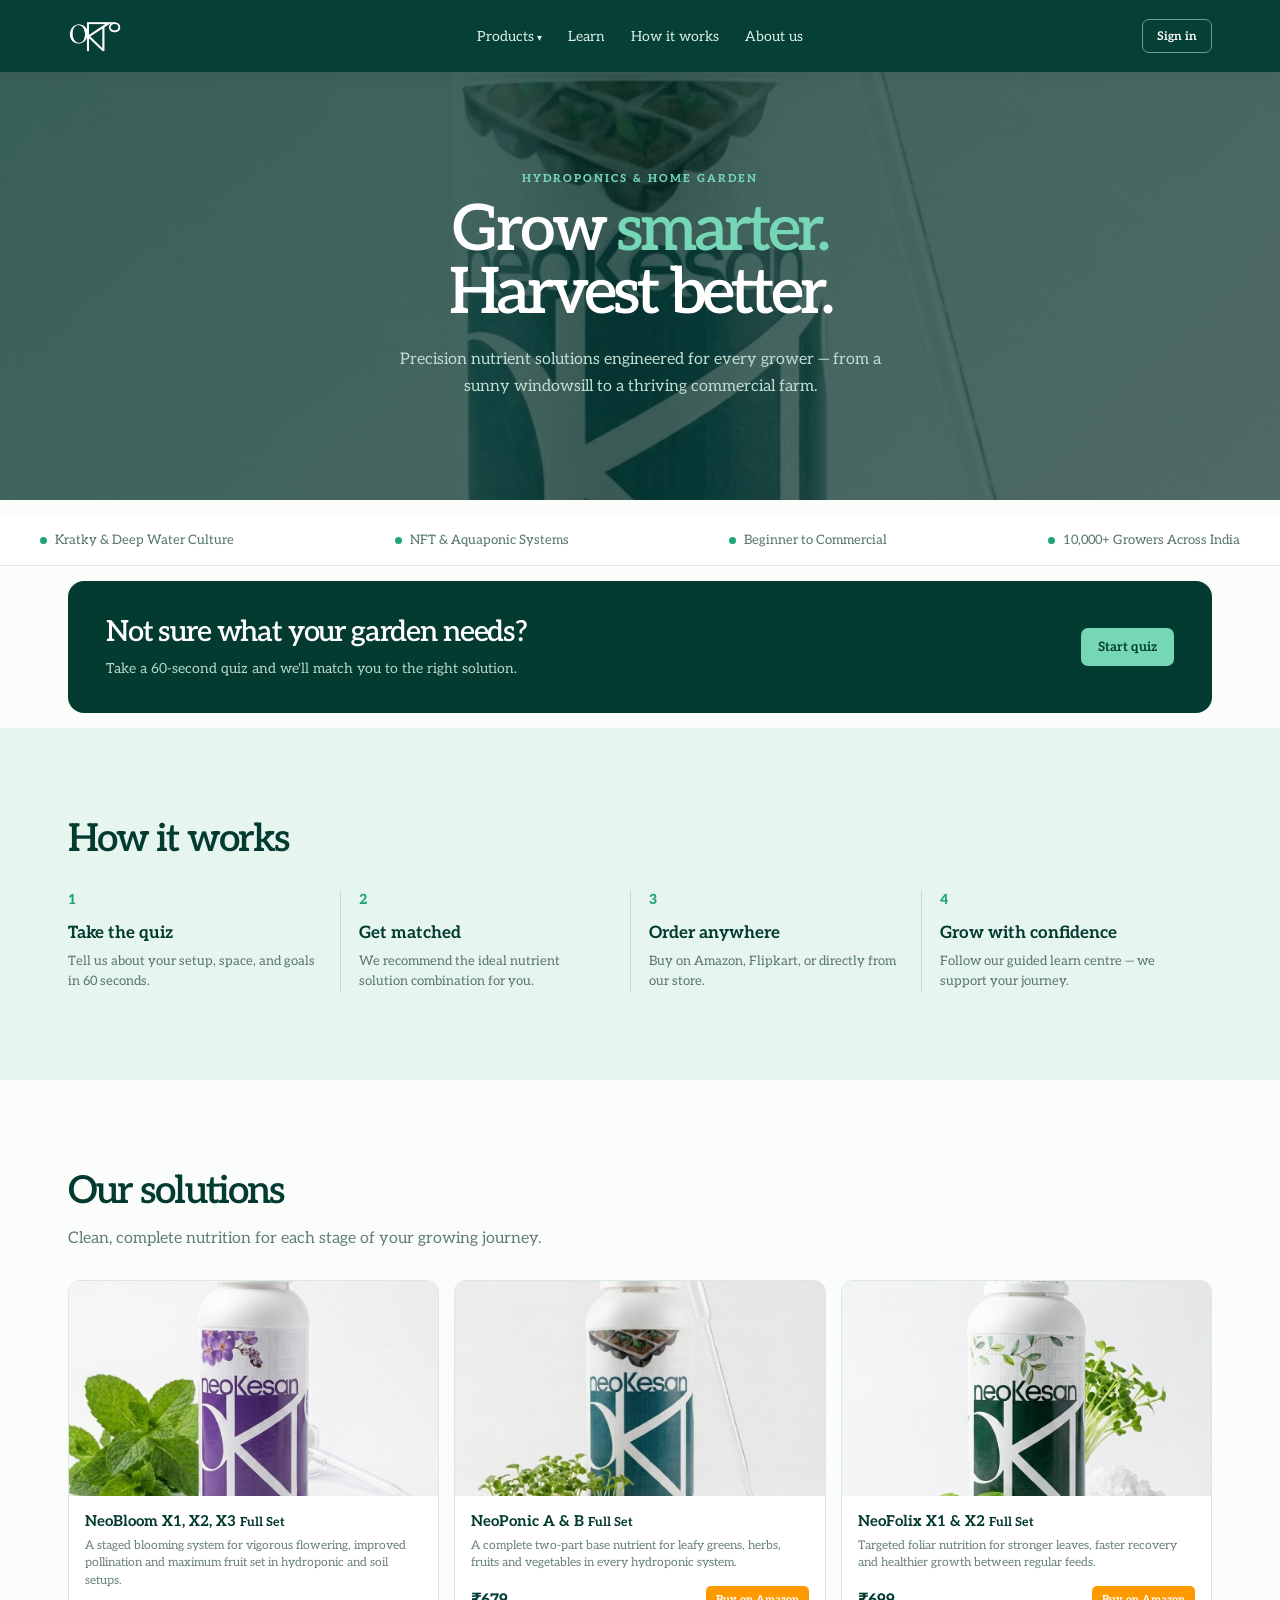
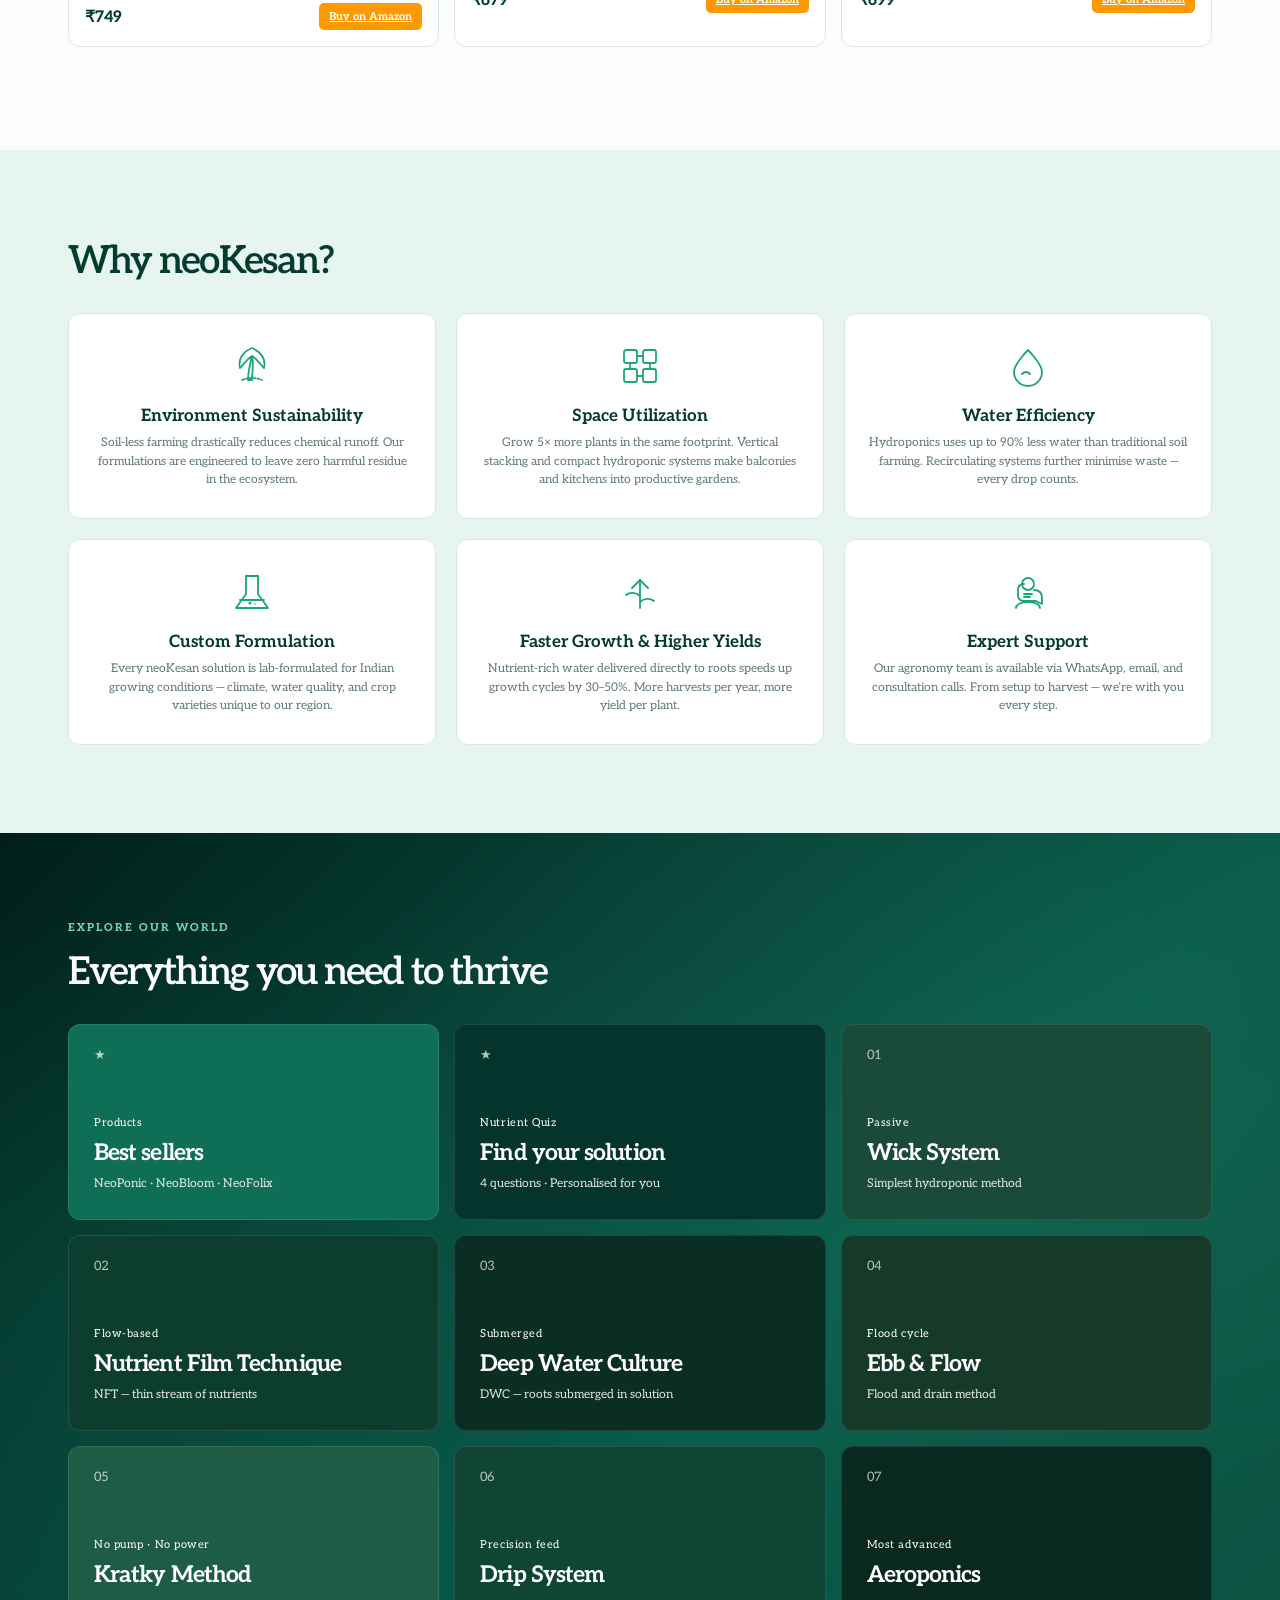
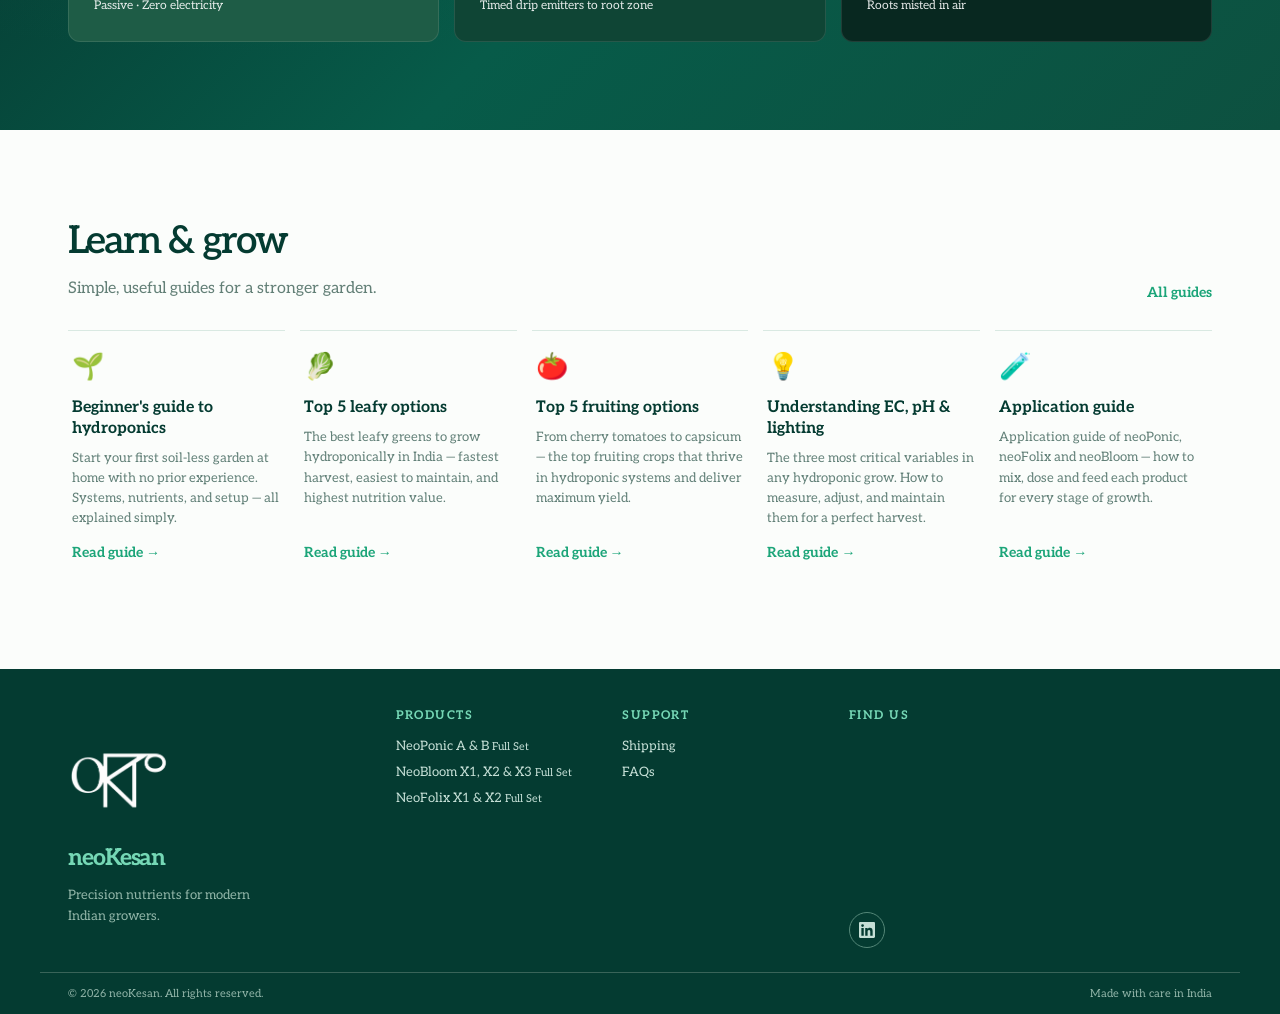
==== commit 9d3e11f0: "Add account system frontend, admin dashboard, and header admin entry - admin.html/admin.js: password" ====
--- a/index.html
+++ b/index.html
@@ -37,63 +37,7 @@
             <p class="intro">Clean, complete nutrition for each stage of your growing journey.</p>
           </div><a href="#products" class="text-link" style="display:none">View all products </a>
         </div>
-        <div class="product-grid">
-          <article class="product">
-            <div class="product-image product-carousel">
-              <span class="badge">Hydroponic</span>
-              <div class="carousel-slides">
-                <img src="assets/neoponic.jpeg" alt="NeoPonic A &amp; B" class="carousel-slide active" loading="lazy">
-                <img src="assets/neoponic-group.jpeg" alt="NeoPonic set" class="carousel-slide" loading="lazy">
-                <img src="assets/neoponic-a.jpeg" alt="NeoPonic Part A" class="carousel-slide" loading="lazy">
-                <img src="assets/neoponic-b.jpeg" alt="NeoPonic Part B" class="carousel-slide" loading="lazy">
-              </div>
-              <button class="carousel-prev">&#8249;</button>
-              <button class="carousel-next">&#8250;</button>
-            </div>
-            <div class="product-info">
-              <h3>NeoPonic A &amp; B <small>Full Set</small></h3>
-              <p>Complete two-part base nutrients for all hydroponic systems. Includes Part A and Part B.</p>
-              <div class="product-bottom"><b class="price" data-price-key="ponic">&#8377;679</b><a href="https://www.amazon.in/dp/B0HBX6WPTL" target="_blank" rel="noopener" class="add buy-now">Buy on Amazon</a></div>
-            </div>
-          </article>
-          <article class="product">
-            <div class="product-image product-carousel violet">
-              <span class="badge">Blooming</span>
-              <div class="carousel-slides">
-                <img src="assets/neobloom.jpeg" alt="NeoBloom" class="carousel-slide active" loading="lazy">
-                <img src="assets/neobloom-group.jpeg" alt="NeoBloom set" class="carousel-slide" loading="lazy">
-                <img src="assets/neobloom-x1.jpeg" alt="NeoBloom X1" class="carousel-slide" loading="lazy">
-                <img src="assets/neobloom-x2.jpeg" alt="NeoBloom X2" class="carousel-slide" loading="lazy">
-                <img src="assets/neobloom-x3.jpeg" alt="NeoBloom X3" class="carousel-slide" loading="lazy">
-              </div>
-              <button class="carousel-prev">&#8249;</button>
-              <button class="carousel-next">&#8250;</button>
-            </div>
-            <div class="product-info">
-              <h3>NeoBloom X1, X2 &amp; X3 <small>Full Set</small></h3>
-              <p>Staged blooming system with X1 (vegetative), X2 (flowering), and X3 (micro boost) for maximum fruit set.</p>
-              <div class="product-bottom"><b class="price" data-price-key="bloom">&#8377;749</b><a href="https://www.amazon.in/dp/B0HBWZ4G26" target="_blank" rel="noopener" class="add buy-now">Buy on Amazon</a></div>
-            </div>
-          </article>
-          <article class="product">
-            <div class="product-image product-carousel">
-              <span class="badge">Foliar</span>
-              <div class="carousel-slides">
-                <img src="assets/neofolix.jpeg" alt="NeoFolix X1 &amp; X2" class="carousel-slide active" loading="lazy">
-                <img src="assets/neofolix-group.jpeg" alt="NeoFolix set" class="carousel-slide" loading="lazy">
-                <img src="assets/neofolix-x1.jpeg" alt="NeoFolix X1" class="carousel-slide" loading="lazy">
-                <img src="assets/neofolix-x2.jpeg" alt="NeoFolix X2" class="carousel-slide" loading="lazy">
-              </div>
-              <button class="carousel-prev">&#8249;</button>
-              <button class="carousel-next">&#8250;</button>
-            </div>
-            <div class="product-info">
-              <h3>NeoFolix X1 &amp; X2 <small>Full Set</small></h3>
-              <p>Targeted foliar nutrition for stronger leaves and faster recovery. Includes growth and recovery formulas.</p>
-              <div class="product-bottom"><b class="price" data-price-key="folix">&#8377;699</b><a href="https://www.amazon.in/dp/B0HBXB8TQ9" target="_blank" rel="noopener" class="add buy-now">Buy on Amazon</a></div>
-            </div>
-          </article>
-        </div>
+        <div id="product-cards" class="product-grid"></div>
       </div>
     </section>
     <section class="shell">
@@ -348,7 +292,7 @@
         <p>Precision nutrients for modern<br>Indian growers.</p>
       </div>
       <div>
-        <h4>Products</h4><a href="neoponic.html">NeoPonic A &amp; B <small>Full Set</small></a><a href="neobloom.html">NeoBloom X1, X2 &amp; X3 <small>Full Set</small></a><a href="neofolix.html">NeoFolix X1 &amp; X2 <small>Full Set</small></a>
+        <h4>Products</h4><a href="product.html?key=ponic">NeoPonic A &amp; B <small>Full Set</small></a><a href="product.html?key=bloom">NeoBloom X1, X2 &amp; X3 <small>Full Set</small></a><a href="product.html?key=folix">NeoFolix X1 &amp; X2 <small>Full Set</small></a>
       </div>
       <div style="display:none">
         <h4>Learn</h4><a href="index.html#learn">Beginner guides</a><a href="index.html#learn">Video tutorials</a><a href="index.html#learn">Community</a>
@@ -390,10 +334,11 @@
     </div>
   </div>
   <script src="assets/live-prices.js"></script>
-  <script src="shared-layout.js?v=20260810b" defer></script>
+  <script src="catalog.js?v=20260810c" defer></script>
+  <script src="shared-layout.js?v=20260811a" defer></script>
   <script>var v=document.getElementById('heroVideo');v&&setTimeout(function(){v.play()["catch"](function(){})},100);</script>
   <script src="auth.js?v=20260809b" defer></script>
-  <script src="script.js?v=20260809b" defer></script>
+  <script src="script.js?v=20260810d" defer></script>
   <div class="modal" id="auth-modal" role="dialog" aria-modal="true" aria-labelledby="auth-title">
     <div class="modal-card auth-card"><button class="modal-close" aria-label="Close sign in">&times;</button>
       <div id="auth-start"><span class="eyebrow auth-eyebrow">Welcome to neoKesan</span>
@@ -403,6 +348,7 @@
         <p class="auth-note hidden" id="google-coming-soon">Google sign-in is coming soon — use email OTP for now.</p>
         <div class="divider"><i></i>or<i></i></div><label class="field-label" for="auth-contact">Email address</label><input class="auth-input" id="auth-contact" type="text" placeholder="you@example.com"><button class="button primary full-button" id="send-otp">Continue with OTP</button>
         <p class="auth-note">By continuing, you agree to our Terms and Privacy Policy.</p>
+        <div class="admin-entry"><a href="admin.html" class="admin-link">Admin dashboard &rarr;</a></div>
       </div>
       <div id="otp-screen" class="hidden"><button class="back-button" id="otp-back">&larr; Back</button><span class="eyebrow auth-eyebrow">Verification</span>
         <h2>Enter your OTP</h2>
--- a/styles.css
+++ b/styles.css
@@ -10,7 +10,7 @@
 
 
 /* Shared navigation and typography */
-html,body,button,input,select,textarea{font-family:'Aleo',Georgia,serif}.nav{display:grid;grid-template-columns:1fr auto 1fr;gap:18px}.nav-links{margin:0;justify-self:center;align-items:center}.actions{justify-self:end}.icon-button{position:relative;width:34px;height:34px;display:grid;place-items:center;border:1px solid #6e9d90;border-radius:7px;background:transparent;color:#fff;font-size:16px;text-decoration:none}.cart-badge{position:absolute;right:-5px;top:-6px;width:15px;height:15px;border-radius:50%;background:var(--mint);color:var(--ink);font:700 9px system-ui;display:grid;place-items:center}.auth-trigger{height:34px;padding:0 14px;font-size:12px}.account-wrap{position:relative}.account-wrap::after{content:"";position:absolute;top:100%;right:0;width:130px;height:6px}.account-dropdown{display:none;position:absolute;top:100%;right:0;background:#fff;border:1px solid var(--line);border-radius:7px;box-shadow:0 5px 15px #002e2540;z-index:40;min-width:130px;margin-top:5px;overflow:hidden}.account-wrap:hover .account-dropdown,.account-wrap:focus-within .account-dropdown{display:block}.signout-btn{width:100%;border:0;background:none;padding:11px 16px;color:var(--ink);font-size:13px;text-align:left;cursor:pointer;font-weight:500}.signout-btn:hover{background:var(--mist);color:var(--ink)}.mobile-cart{display:none}.footer-bottom{position:sticky;bottom:0;z-index:2}@media(max-width:800px){.nav{display:flex}.actions .ghost{display:none}.actions .cart-btn{display:none}.nav-open .actions .mobile-cart{display:flex;align-items:center;justify-content:center;gap:8px;flex:1;position:relative;color:#d8eee6;background:none;border:1px solid #6e9d90;border-radius:7px;padding:10px;font-size:14px;cursor:pointer;font-family:inherit}}
+html,body,button,input,select,textarea{font-family:'Aleo',Georgia,serif}.nav{display:grid;grid-template-columns:1fr auto 1fr;gap:18px}.nav-links{margin:0;justify-self:center;align-items:center}.actions{justify-self:end}.icon-button{position:relative;width:34px;height:34px;display:grid;place-items:center;border:1px solid #6e9d90;border-radius:7px;background:transparent;color:#fff;font-size:16px;text-decoration:none}.cart-badge{position:absolute;right:-5px;top:-6px;width:15px;height:15px;border-radius:50%;background:var(--mint);color:var(--ink);font:700 9px system-ui;display:grid;place-items:center}.auth-trigger{height:34px;padding:0 14px;font-size:12px}.admin-entry{text-align:center;margin-top:16px;padding-top:13px;border-top:1px solid var(--line)}.admin-link{font-size:11px;font-weight:650;letter-spacing:.02em;color:var(--green);text-decoration:none}.admin-link:hover{text-decoration:underline}.account-wrap{position:relative}.account-wrap::after{content:"";position:absolute;top:100%;right:0;width:130px;height:6px}.account-dropdown{display:none;position:absolute;top:100%;right:0;background:#fff;border:1px solid var(--line);border-radius:7px;box-shadow:0 5px 15px #002e2540;z-index:40;min-width:130px;margin-top:5px;overflow:hidden}.account-wrap:hover .account-dropdown,.account-wrap:focus-within .account-dropdown{display:block}.signout-btn{width:100%;border:0;background:none;padding:11px 16px;color:var(--ink);font-size:13px;text-align:left;cursor:pointer;font-weight:500}.signout-btn:hover{background:var(--mist);color:var(--ink)}.mobile-cart{display:none}.footer-bottom{position:sticky;bottom:0;z-index:2}@media(max-width:800px){.nav{display:flex}.actions .ghost{display:none}.actions .cart-btn{display:none}.nav-open .actions .mobile-cart{display:flex;align-items:center;justify-content:center;gap:8px;flex:1;position:relative;color:#d8eee6;background:none;border:1px solid #6e9d90;border-radius:7px;padding:10px;font-size:14px;cursor:pointer;font-family:inherit}}
 
 /* Testimonial section */
 .testimonial-stars{display:flex;align-items:center;gap:12px;margin-bottom:36px;flex-wrap:wrap}.stars-display{font-size:28px;color:#e8b826;letter-spacing:4px;line-height:1}.stars-text{font-size:13px;color:#627f76;font-weight:600}.testimonial-grid{display:grid;grid-template-columns:repeat(3,1fr);gap:20px}.testimonial-card{background:#fff;border:1px solid var(--line);border-radius:12px;padding:28px 24px;display:flex;flex-direction:column;gap:12px;transition:.25s}.testimonial-card:hover{box-shadow:0 12px 30px #0d514012;transform:translateY(-3px)}.testimonial-rating{font-size:18px;color:#e8b826;letter-spacing:3px;line-height:1}.testimonial-card h3{font-size:16px;margin:0;color:var(--ink)}.testimonial-card blockquote{font-size:13px;line-height:1.6;color:#5f7b71;margin:0;font-style:italic;flex:1}.testimonial-author{display:flex;align-items:center;gap:12px;margin-top:8px}.testimonial-author img{width:42px;height:42px;border-radius:50%;object-fit:cover;border:2px solid var(--mist)}.testimonial-name{display:block;font-size:13px;font-weight:700;color:var(--ink)}.testimonial-role{display:block;font-size:11px;color:#718c84;margin-top:1px}
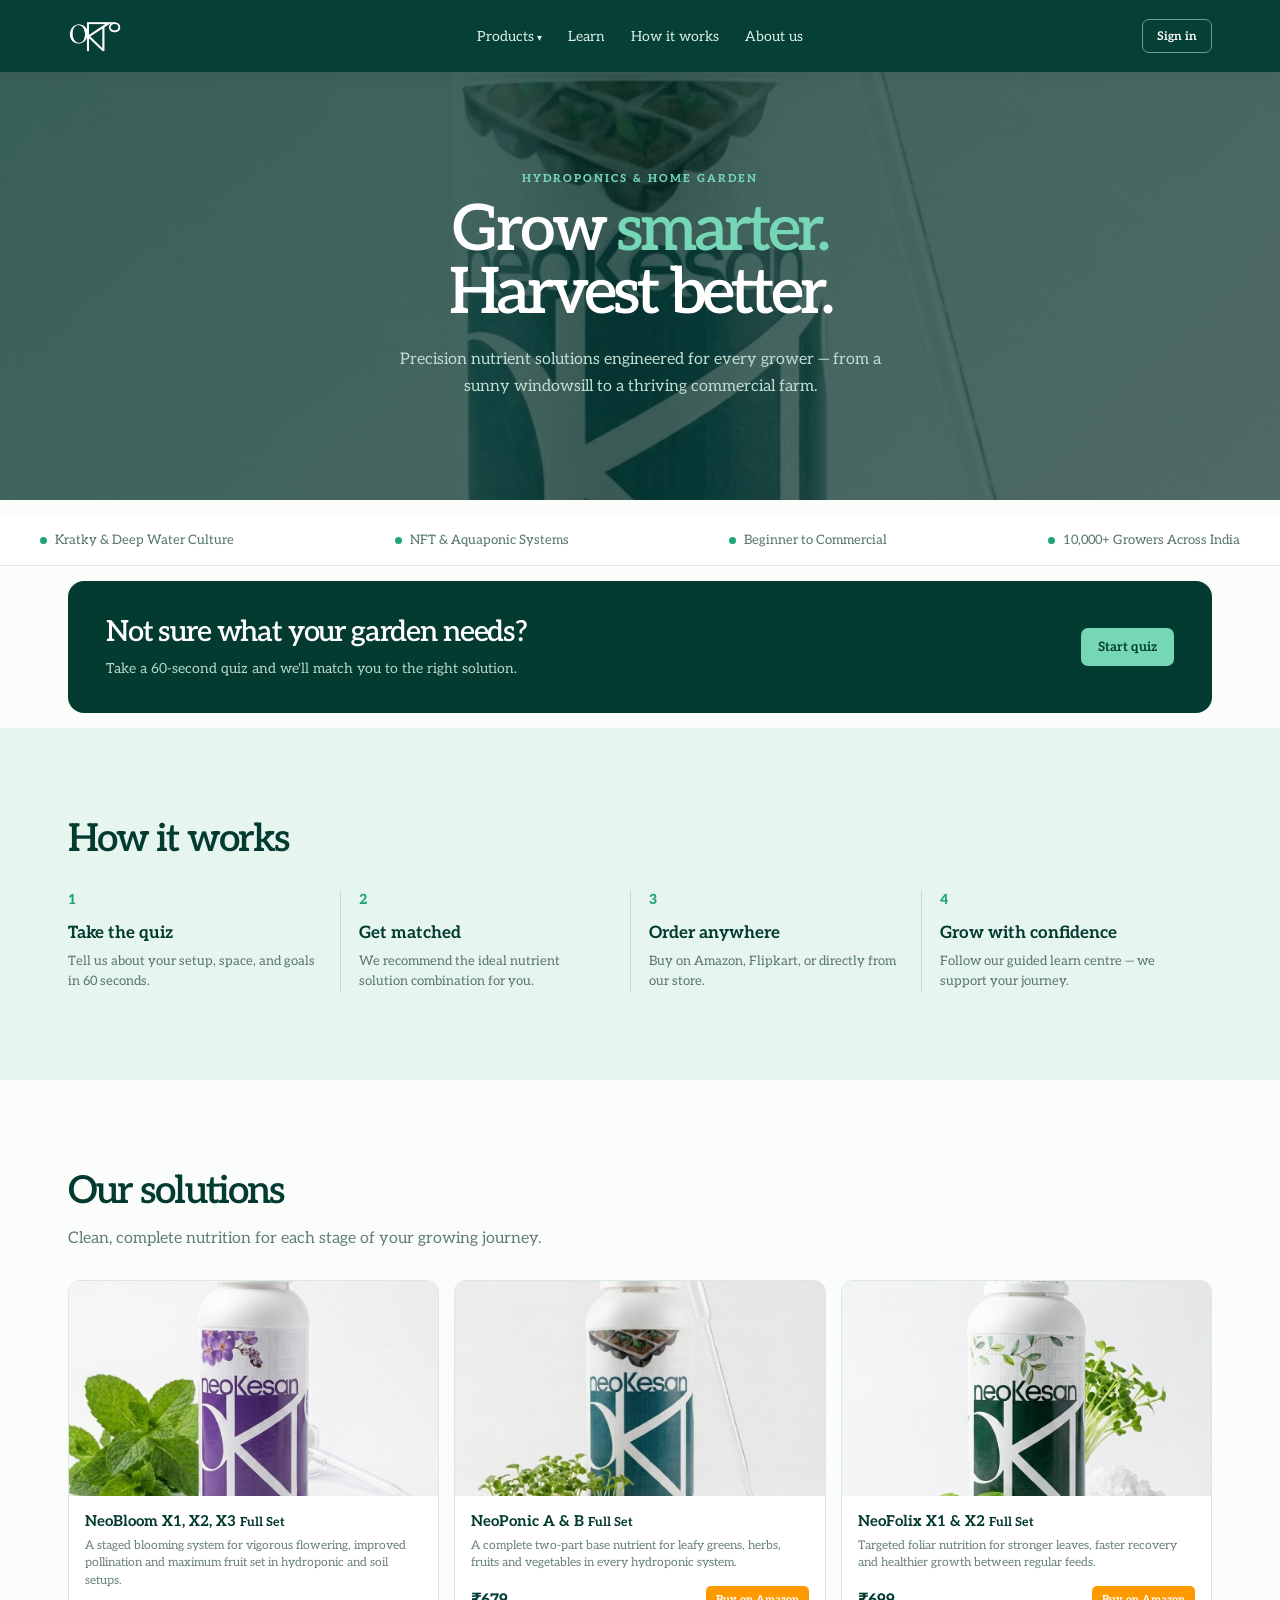
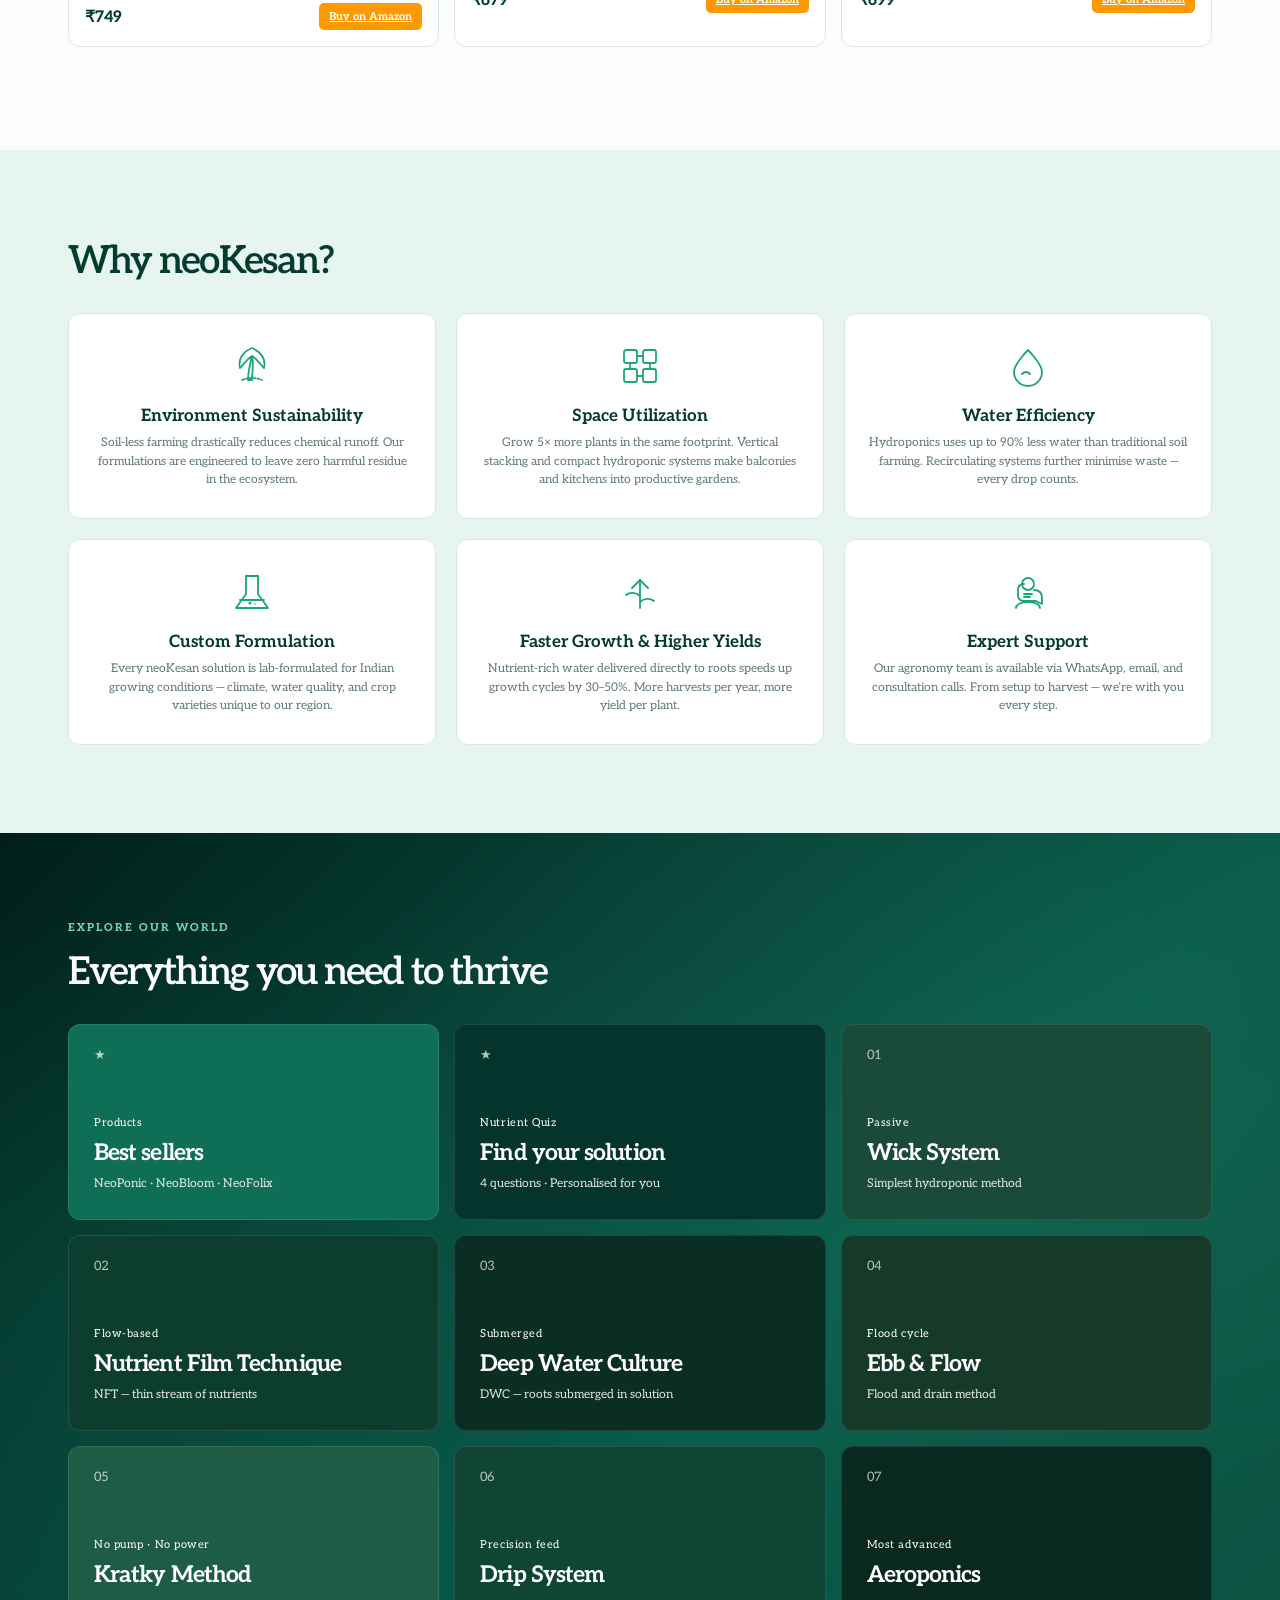
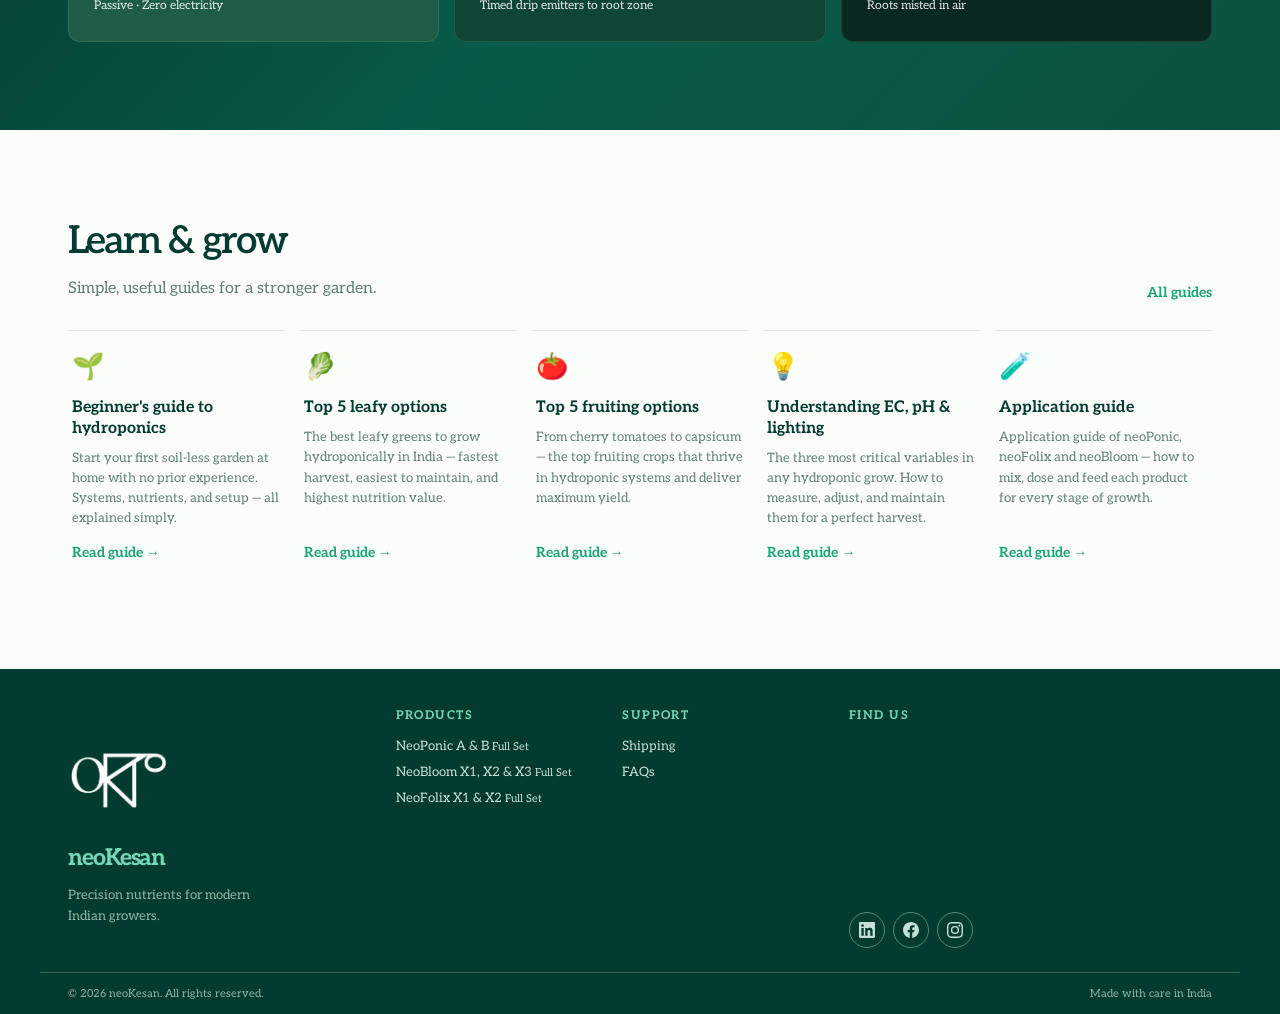
==== commit e6c407fe: "Add Facebook and Instagram icons to footer social row Adds the Facebook and Instagram links beside t" ====
--- a/index.html
+++ b/index.html
@@ -303,7 +303,7 @@
       <div>
         <h4>Find us</h4>
         <div class="footer-map"><iframe src="https://www.openstreetmap.org/export/embed.html?bbox=87.5665%2C21.9897%2C87.9665%2C22.2897&amp;layer=mapnik&amp;marker=22.1397%2C87.7665" loading="lazy" title="neoKesan location"></iframe></div>
-        <div class="footer-social"><a href="https://www.linkedin.com/company/neokesan/posts/?feedView=all" target="_blank" rel="noopener" aria-label="LinkedIn"><svg viewBox="0 0 24 24"><path d="M20.447 20.452h-3.554v-5.569c0-1.328-.027-3.037-1.852-3.037-1.853 0-2.136 1.445-2.136 2.939v5.667H9.351V9h3.414v1.561h.046c.477-.9 1.637-1.85 3.37-1.85 3.601 0 4.267 2.37 4.267 5.455v6.286zM5.337 7.433a2.062 2.062 0 0 1-2.063-2.065 2.064 2.064 0 1 1 2.063 2.065zm1.782 13.019H3.555V9h3.564v11.452zM22.225 0H1.771C.792 0 0 .774 0 1.729v20.542C0 23.227.792 24 1.771 24h20.451C23.2 24 24 23.227 24 22.271V1.729C24 .774 23.2 0 22.225 0z"/></svg></a></div>
+        <div class="footer-social"><a href="https://www.linkedin.com/company/neokesan/posts/?feedView=all" target="_blank" rel="noopener" aria-label="LinkedIn"><svg viewBox="0 0 24 24"><path d="M20.447 20.452h-3.554v-5.569c0-1.328-.027-3.037-1.852-3.037-1.853 0-2.136 1.445-2.136 2.939v5.667H9.351V9h3.414v1.561h.046c.477-.9 1.637-1.85 3.37-1.85 3.601 0 4.267 2.37 4.267 5.455v6.286zM5.337 7.433a2.062 2.062 0 0 1-2.063-2.065 2.064 2.064 0 1 1 2.063 2.065zm1.782 13.019H3.555V9h3.564v11.452zM22.225 0H1.771C.792 0 0 .774 0 1.729v20.542C0 23.227.792 24 1.771 24h20.451C23.2 24 24 23.227 24 22.271V1.729C24 .774 23.2 0 22.225 0z"/></svg></a><a href="https://www.facebook.com/share/1DrJZVfvND/" target="_blank" rel="noopener" aria-label="Facebook"><svg viewBox="0 0 24 24"><path d="M24 12.073c0-6.627-5.373-12-12-12s-12 5.373-12 12c0 5.99 4.388 10.954 10.125 11.854v-8.385H7.078v-3.47h3.047V9.43c0-3.007 1.792-4.669 4.533-4.669 1.312 0 2.686.235 2.686.235v2.953H15.83c-1.491 0-1.956.925-1.956 1.874v2.25h3.328l-.532 3.47h-2.796v8.385C19.612 23.027 24 18.062 24 12.073z"/></svg></a><a href="https://www.instagram.com/neokesan/" target="_blank" rel="noopener" aria-label="Instagram"><svg viewBox="0 0 24 24"><path d="M12 0C8.74 0 8.333.015 7.053.072 5.775.132 4.905.333 4.14.63c-.789.306-1.459.717-2.126 1.384S.935 3.35.63 4.14C.333 4.905.131 5.775.072 7.053.012 8.333 0 8.74 0 12s.015 3.667.072 4.947c.06 1.277.261 2.148.558 2.913.306.788.717 1.459 1.384 2.126.667.666 1.336 1.079 2.126 1.384.766.296 1.636.499 2.913.558C8.333 23.988 8.74 24 12 24s3.667-.015 4.947-.072c1.277-.06 2.148-.262 2.913-.558.788-.306 1.459-.718 2.126-1.384.666-.667 1.079-1.335 1.384-2.126.296-.765.499-1.636.558-2.913.06-1.28.072-1.687.072-4.947s-.015-3.667-.072-4.947c-.06-1.277-.262-2.149-.558-2.913-.306-.789-.718-1.459-1.384-2.126C21.319 1.347 20.651.935 19.86.63c-.765-.297-1.636-.499-2.913-.558C15.667.012 15.26 0 12 0zm0 2.16c3.203 0 3.585.016 4.85.071 1.17.055 1.805.249 2.227.415.562.217.96.477 1.382.896.419.42.679.819.896 1.381.164.422.36 1.057.413 2.227.057 1.266.07 1.646.07 4.85s-.015 3.585-.074 4.85c-.061 1.17-.256 1.805-.421 2.227-.224.562-.479.96-.899 1.382-.419.419-.824.679-1.38.896-.42.164-1.065.36-2.235.413-1.274.057-1.649.07-4.859.07-3.211 0-3.586-.015-4.859-.074-1.171-.061-1.816-.256-2.236-.421-.569-.224-.96-.479-1.379-.899-.421-.419-.69-.824-.9-1.38-.165-.42-.359-1.065-.42-2.235-.045-1.26-.061-1.649-.061-4.844 0-3.196.016-3.586.061-4.861.061-1.17.255-1.814.42-2.234.21-.57.479-.96.9-1.381.419-.419.81-.689 1.379-.898.42-.166 1.051-.361 2.221-.421 1.275-.045 1.65-.06 4.859-.06l.045.03zm0 3.678a6.162 6.162 0 1 0 0 12.324 6.162 6.162 0 0 0 0-12.324zM12 16a4 4 0 1 1 0-8 4 4 0 0 1 0 8zm7.846-10.405a1.441 1.441 0 0 1-2.882 0 1.441 1.441 0 0 1 2.882 0z"/></svg></a></div>
       </div>
     </div>
     <div class="shell copyright"><span>&copy; 2026 neoKesan. All rights reserved.</span><span>Made with care in India</span></div>
@@ -335,7 +335,7 @@
   </div>
   <script src="assets/live-prices.js"></script>
   <script src="catalog.js?v=20260810c" defer></script>
-  <script src="shared-layout.js?v=20260811a" defer></script>
+  <script src="shared-layout.js?v=20260915a" defer></script>
   <script>var v=document.getElementById('heroVideo');v&&setTimeout(function(){v.play()["catch"](function(){})},100);</script>
   <script src="auth.js?v=20260809b" defer></script>
   <script src="script.js?v=20260810d" defer></script>
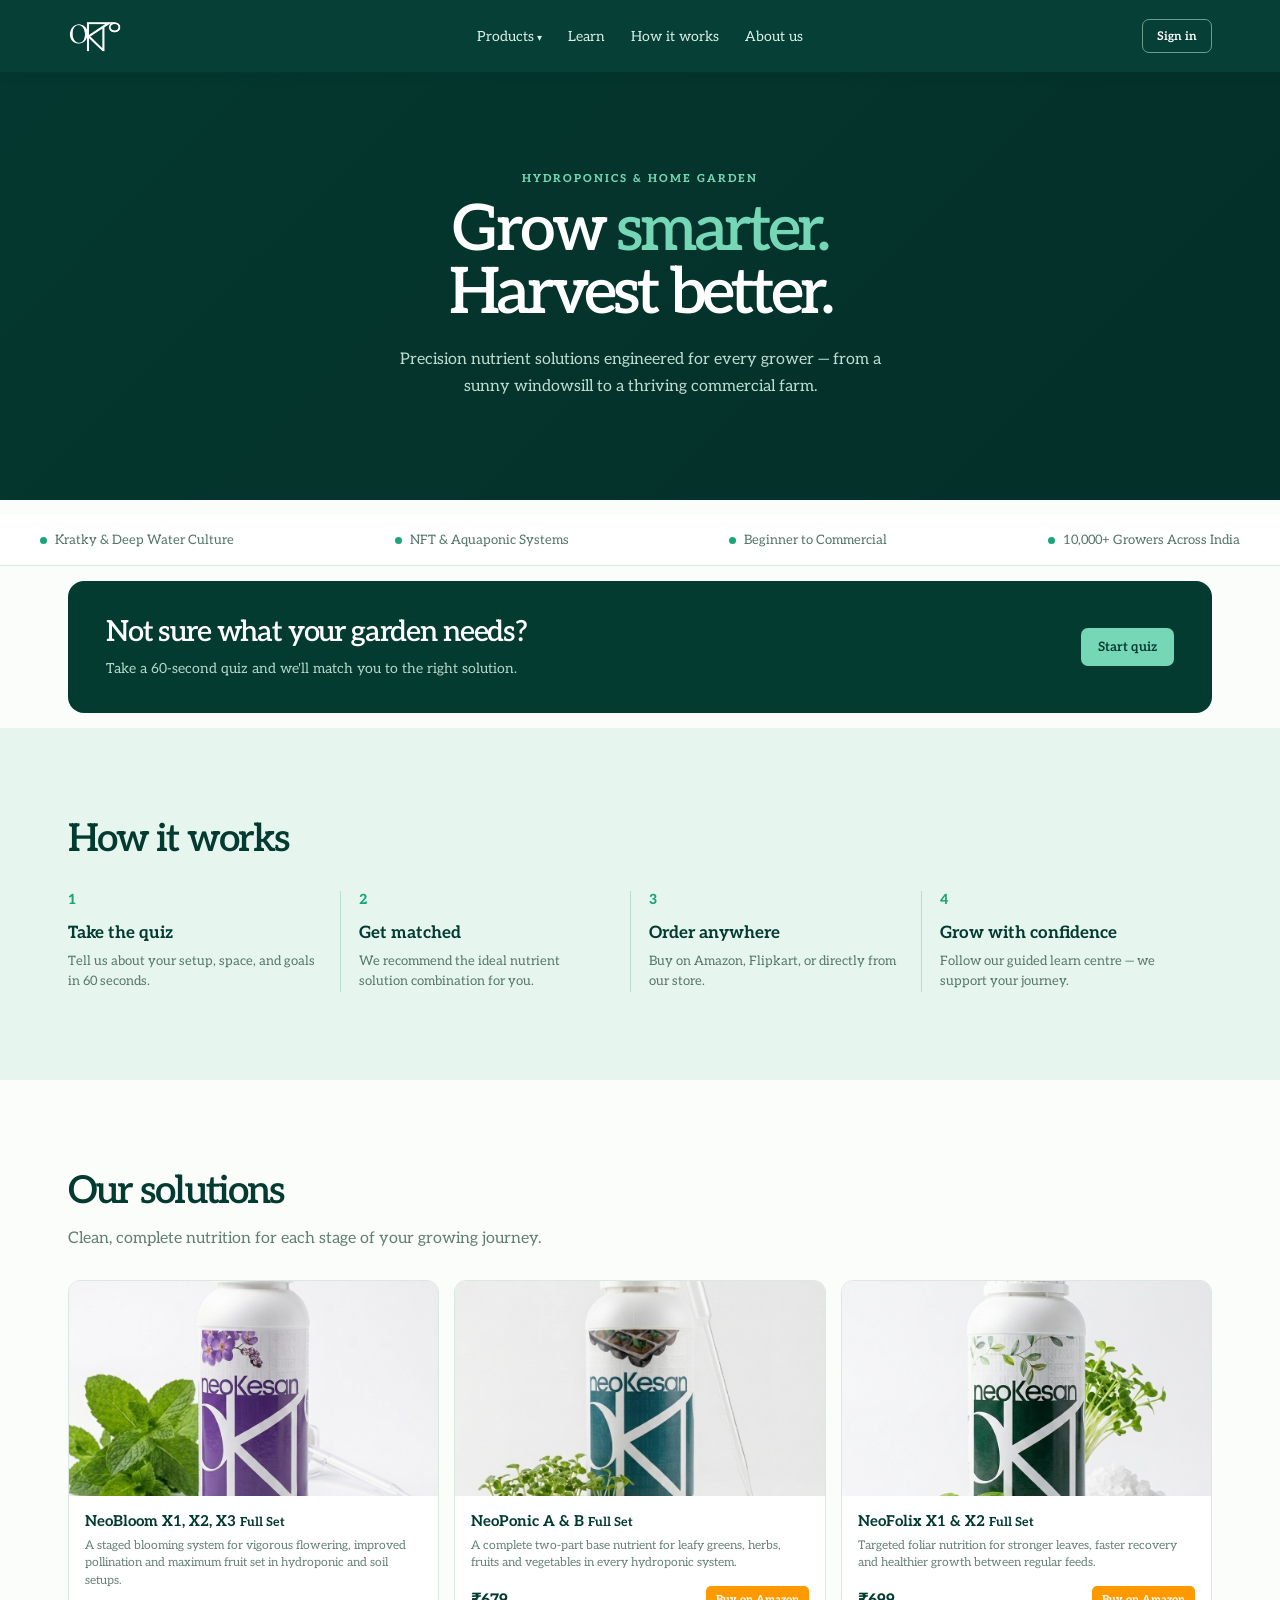
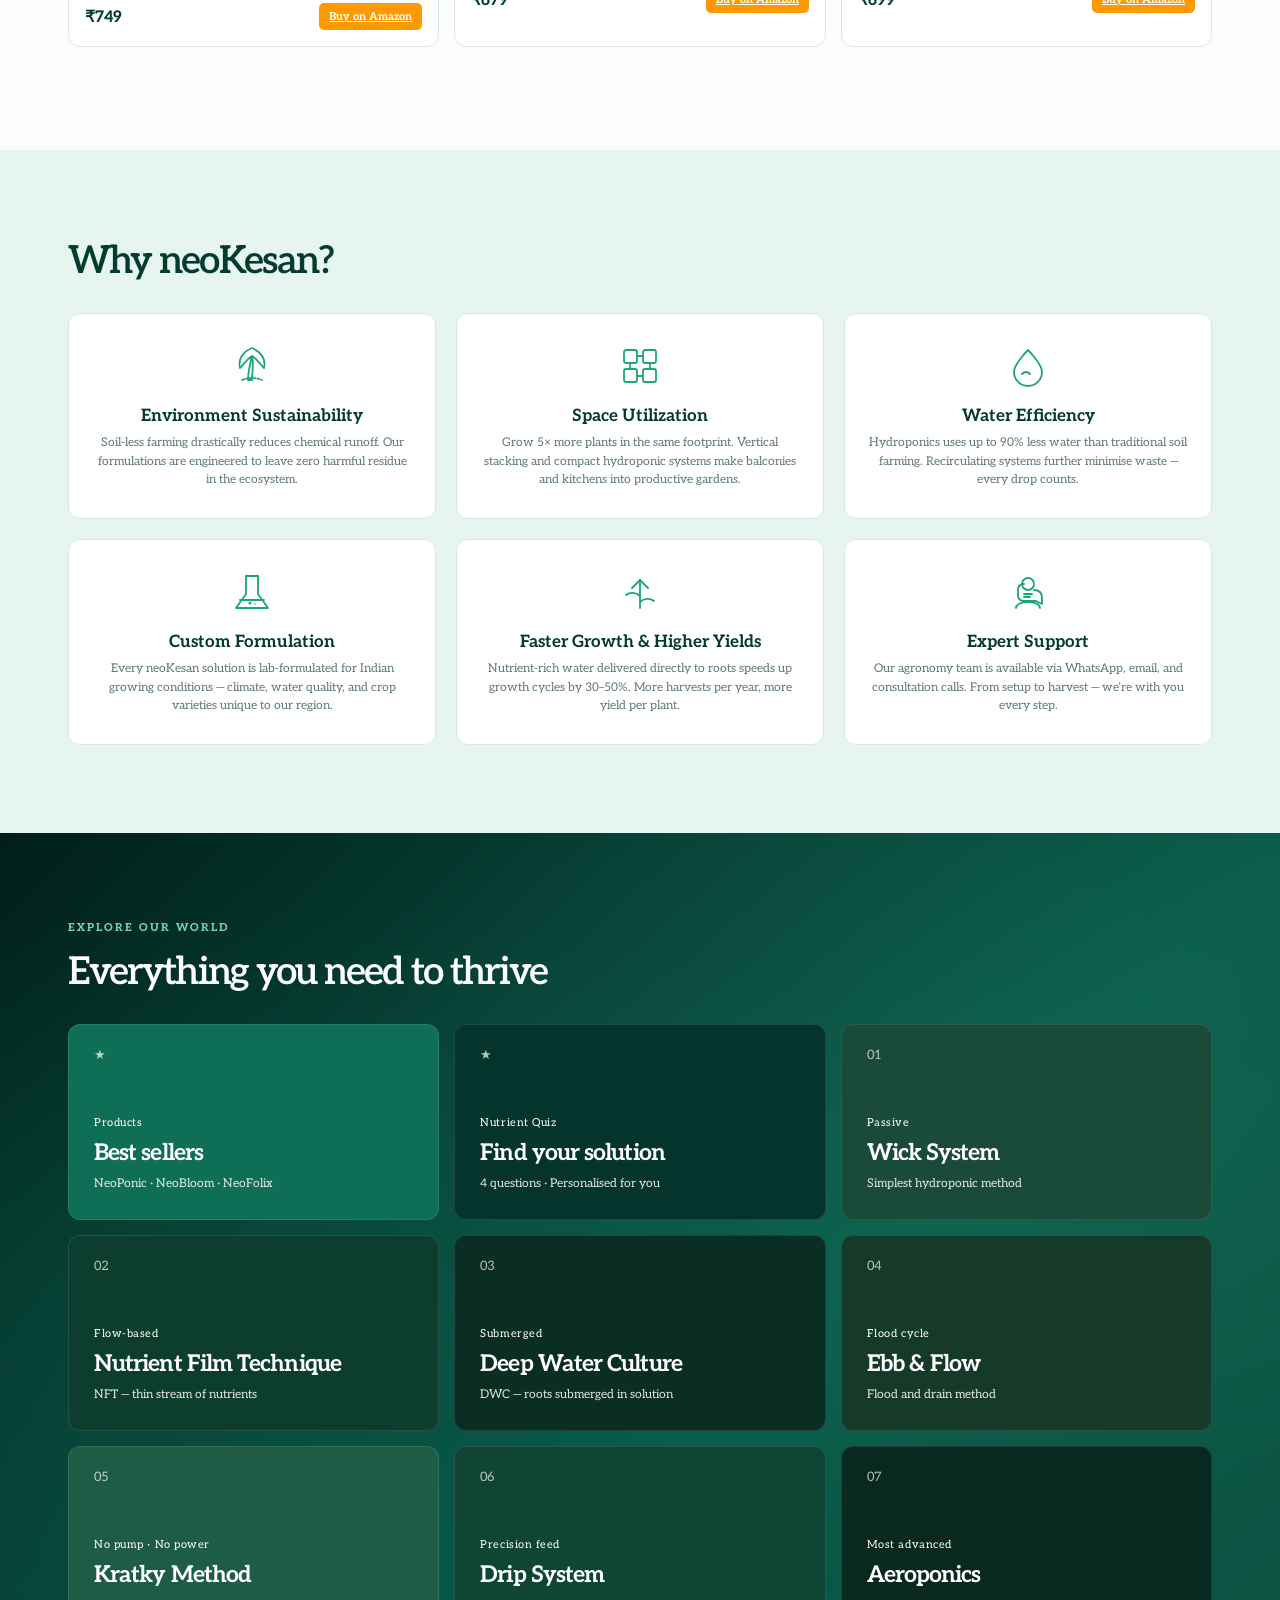
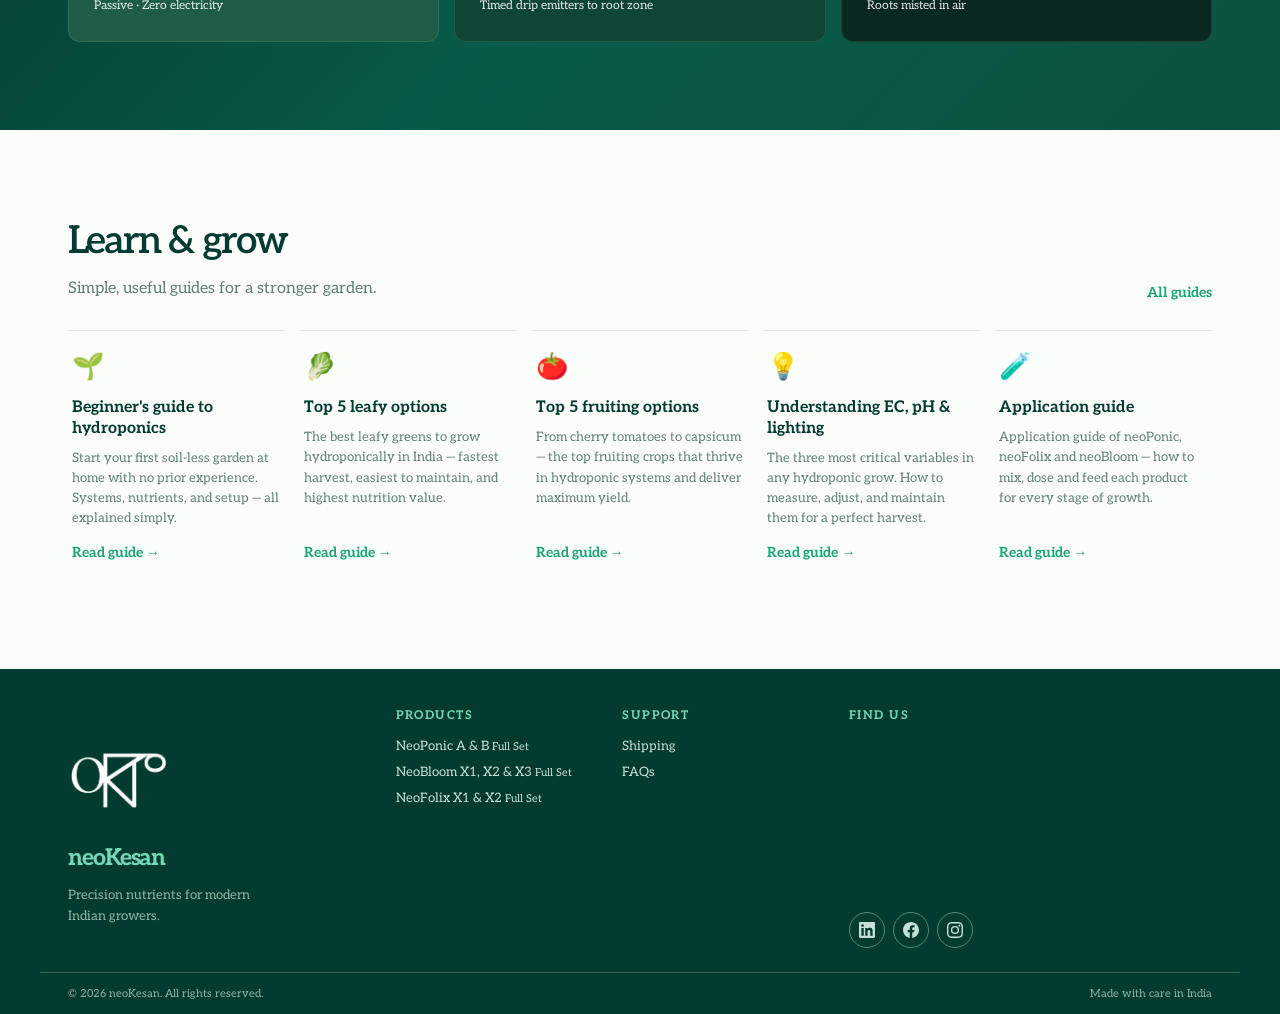
==== commit efde3547: "Replace hero poster image with solid brand green The hero video used poster="assets/neoponic.jpeg", " ====
--- a/index.html
+++ b/index.html
@@ -15,7 +15,7 @@
   <main id="top">
     <section class="hero" style="position:relative;display:flex;align-items:center;justify-content:center;text-align:center;">
       <div class="hero-visual" style="position:absolute;inset:0;border-radius:0;z-index:0;" aria-label="neoKesan product video">
-        <video autoplay muted loop playsinline webkit-playsinline poster="assets/neoponic.jpeg" id="heroVideo" style="position:absolute;inset:0;width:100%;height:100%;object-fit:cover;">
+        <video autoplay muted loop playsinline webkit-playsinline id="heroVideo" style="position:absolute;inset:0;width:100%;height:100%;object-fit:cover;background:var(--ink);">
           <source src="assets/neokesan_cover.mp4" type="video/mp4">
         </video>
       </div>
